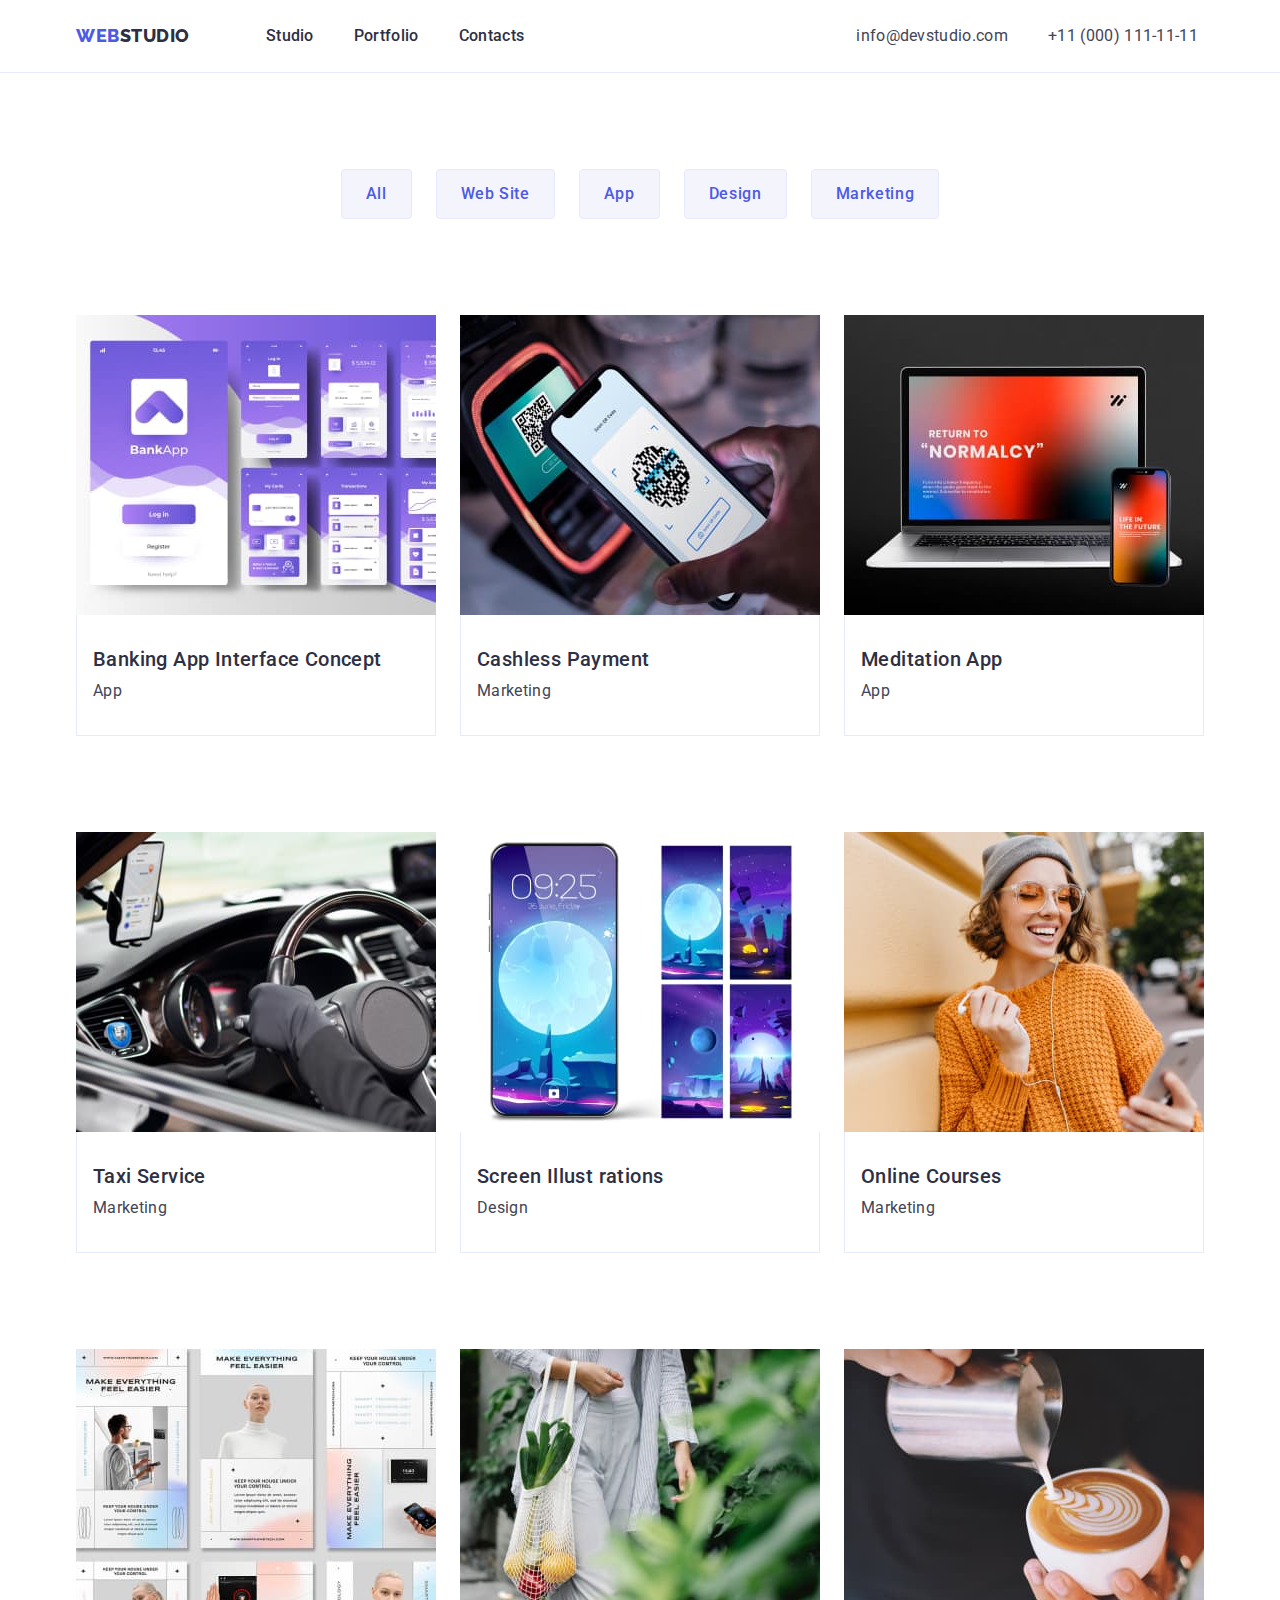
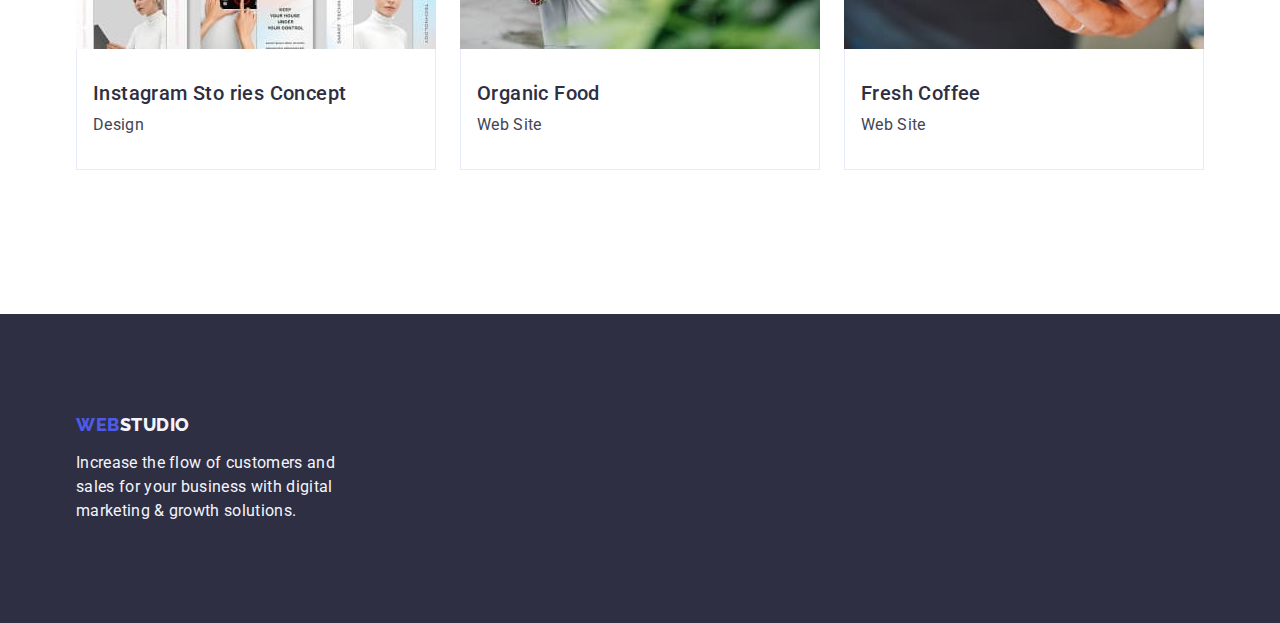
==== portfolio.html @ 830afe99 "new repo" ====
<!DOCTYPE html>
<html lang="en">

<head>
    <meta charset="UTF-8">
    <meta name="viewport" content="width=device-width, initial-scale=1.0">
    <title>Document</title>
    <link rel="stylesheet" href="https://cdnjs.cloudflare.com/ajax/libs/modern-normalize/1.0.0/modern-normalize.min.css">
    <link rel="preconnect" href="https://fonts.googleapis.com">
    <link rel="preconnect" href="https://fonts.gstatic.com" crossorigin>
    <link href="https://fonts.googleapis.com/css2?family=Raleway:wght@800&family=Roboto:wght@400;500;700;900&display=swap"
        rel="stylesheet">
    <link rel="stylesheet" href="./css/styles.css" />
</head>

<body class="body">
    <header class="header-one">
        <div class="head-container container">
            <nav class="nav">
                <a class="logo" href="./index.html">Web<span class="link">Studio</span></a>
                <ul class="address-list">
                    <li><a class="navigation link" href="./index.html">Studio</a></li>
                    <li><a class="navigation link" href="./portfolio.html">Portfolio</a></li>
                    <li><a class="navigation link" href="">Contacts</a></li>
                </ul>
            </nav>
            <address class="address">
                <ul class="address-list">
                    <li><a class="address-link link" href="mailto:info@devstudio.com">info@devstudio.com</a></li>
                    <li><a class="address-link link" href="tel:+110001111111">+11 (000) 111-11-11</a></li>
                </ul>
            </address>
        </div>
    </header>
    <main>
        <section class="portfolio-section">
            <div class="container">
                <h1 class="title visually-hidden">Our works</h1>
                <ul class="list button-list">
                    <li><button class="filter-button" type="button">All</button></li>
                    <li><button class="filter-button" type="button">Web Site</button></li>
                    <li><button class="filter-button" type="button">App</button></li>
                    <li><button class="filter-button" type="button">Design</button></li>
                    <li><button class="filter-button" type="button">Marketing</button></li>
                </ul>
                <ul class="list portfolio-list">
                    <li class="portfolio-elements">
                        <a class="link" href="">
                        <img class="img" src="./images/FEBankingApp.jpg" width="360" height="300" alt="Concept of banking app interface">
                        <div class="desc-portfolio-element">
                            <h2 class="works-header">Banking App Interface Concept</h2>
                            <p class="works-desc">App</p>
                        </div>
                        </a>
                    </li>
                    <li class="portfolio-elements"><a class="link" href="">
                        <img class="img" src="./images/cashlessPayment.jpg" width="360" height="300" alt="Payment with phone">
                        <div class="desc-portfolio-element">
                            <h2 class="works-header">Cashless Payment</h2>
                            <p class="works-desc">Marketing</p>
                        </div>
                        </a>
                    </li>
                    <li class="portfolio-elements"><a class="link" href="">
                        <img class="img" src="./images/mediationApp.jpg" width="360" height="300" alt="Laptop and phone with Mediation App">
                        <div class="desc-portfolio-element">
                            <h2 class="works-header">Meditation App</h2>
                            <p class="works-desc">App</p>
                        </div>
                        </a>
                    </li>
                    <li class="portfolio-elements"><a class="link" href="">
                        <img class="img" src="./images/taxiService.jpg" width="360" height="300" alt="Close-up of the car interior">
                        <div class="desc-portfolio-element">
                            <h2 class="works-header">Taxi Service</h2>
                            <p class="works-desc">Marketing</p>
                        </div>
                        </a>
                    </li>
                    <li class="portfolio-elements"><a class="link" href="">
                        <img class="img" src="./images/screenIllustration.jpg" width="360" height="300" alt="Various pictures on the phone display">
                        <div class="desc-portfolio-element">
                            <h2 class="works-header">Screen Illust  rations</h2>
                            <p class="works-desc">Design</p> 
                        </div>
                        </a>
                    </li>
                    <li class="portfolio-elements"><a class="link" href="">
                        <img class="img" src="./images/onlineCourse.jpg" width="360" height="300" alt="Girl in an orange sweater with a phone">
                        <div class="desc-portfolio-element">
                            <h2 class="works-header">Online Courses</h2>
                            <p class="works-desc">Marketing</p>
                        </div>
                        </a>
                    </li>
                    <li class="portfolio-elements"><a class="link" href="">
                        <img class="img" src="./images/storiesConcept.jpg" width="360" height="300" alt="Concept of instagram stories">
                        <div class="desc-portfolio-element">
                            <h2 class="works-header">Instagram Sto  ries Concept</h2>
                            <p class="works-desc">Design</p>
                        </div>
                        </a>
                    </li>
                    <li class="portfolio-elements"><a class="link" href="">
                        <img class="img" src="./images/organicFood.jpg" width="360" height="300" alt="Carrying a bag with vegetables">
                        <div class="desc-portfolio-element">
                            <h2 class="works-header">Organic Food</h2>
                            <p class="works-desc">Web Site</p>
                        </div>
                        </a>
                    </li>
                    <li class="portfolio-elements"><a class="link" href="">
                        <img class="img" src="./images/freshCoffee.jpg" width="360" height="300" alt="Cup with coffee and milk pattern">
                        <div class="desc-portfolio-element">
                            <h2 class="works-header">Fresh Coffee</h2>
                            <p class="works-desc">Web Site</p>
                        </div>
                        </a>
                    </li>
                </ul>
            </div>
        </section>
    </main>
    <footer class="foo-section">
        <div class="container">
            <a class="logo foo-block" href="./index.html">Web<span class="link-foo">Studio</span></a>
            <p class="paragraph-foo">Increase the flow of customers and sales for your business with digital marketing & growth solutions.</p>
        </div>
    </footer>
</body>

</html>
---- css/styles.css ----
:root {
    --iris: #4D5AE5;
    --ocean: #404BBF;
    --navy-blue: #2E2F42;
    --green: #31D0AA;
    --slate: #434455;
    --light-slate: #8E8F99;
    --cornflower: #E7E9FC;
    --cloud: #F4F4FD;
    --navy-blue-modal: #2E2F42;
    --grey: #2E2F42;
    --white: #FFFFFF;
    --dairy: #FCFCFC;
}

* {
    margin: 0;
    padding: 0;
}

.body {
    font-family: "Roboto", sans-serif;
    font-weight: 400;
    font-size: 16px;
    line-height: 24px;
    letter-spacing: 0.02em;
    color:#434455;
    background-color: #FFFFFF;
}

.container {
    width:1158px;
    padding-inline: 15px;
    margin-inline: auto;
}

.head-container {
    display: flex;
    gap:332px;
}

.container-title{
    display: block;
    justify-content: center;
    flex-wrap: wrap;
}

.section {
    padding-block: 120px;
}

.navigation {
    text-decoration: none;
    font-weight: 500;
    letter-spacing: 0.02em;
    color: #434455;
    font-size: 16px;
    line-height: 1.5;
}

.filter-button {
    font-family: inherit;
    cursor: pointer;
    color: var(--iris);
    background-color: var(--cloud);
    font-weight: 500;
    font-size: 16px;
    line-height: 1.5;
    letter-spacing: 0.04em;
    padding: 12px 24px;
    border: 1px solid #e7e9fc;
    border-radius: 4px;
}

.filter-button:hover,
.filter-button:focus {
    background-color: var(--ocean);
    color: var(--white);
    border: 1px solid transparent;
}

.link {
    color: #2E2F42;
    text-decoration: none;
    padding: 24px 0;
    display:inline-block;
}

.address-link {
    color: #434455;
    text-decoration: none;
    letter-spacing: 0.32px;
    line-height: 1.5;
}

.address-link:hover,
.address-link:focus {
    color: var(--ocean);
}

.foo-section {
    background-color: var(--navy-blue);
    color: var(--cloud);
    padding: 100px 0;
}

.logo {
    text-decoration: none;
    color: #4D5AE5;
    font-family: "Raleway", sans-serif;
    text-transform: uppercase;
    font-size: 18px;
    font-weight: 800;
    line-height: 1.17;
    letter-spacing: 0.03em;
    margin-right: 76px;
    display:inline-block;
}

.link:hover,
.link:focus {
    color:#404BBF;
}

.link-foo {
    color: var(--cloud);
}

.address-list {
    list-style: none;
    display:flex;
    gap: 40px;
    justify-content:flex-end;
}

.list {
    list-style:none;
    display:flex;
    gap: 24px;
}

.title {
    font-weight: bold;
    font-size: 56px;
    letter-spacing: 0.02em;
    line-height: 1.07;
    color: white;
    text-align: center;
    max-width: 496px;
    display: inline-flex;
    padding: 16px 32px;
    align-items: flex-start;
    gap: 10px;
    justify-content: center;
}

.title-section {
    background-color: var(--navy-blue);
    padding: 188px 0;
    justify-content: center;
}

.header-third {
    font-weight: 500;
    font-size: 20px;
    line-height: 120%;
    letter-spacing: 0.4px;
    color:#2E2F42;
    margin-bottom: 8px;
}

.desc-header-third {
    color: var(--slate);
    letter-spacing: 0.02em;
}

.btn {
    font-family: inherit;
    color: var(--white);
    background-color: var(--iris);
    cursor: pointer;
    font-weight: 500;
    font-size: 16px;
    line-height: 1.5;
    letter-spacing: 0.04em;
    display: inline-flex;
    padding: 16px 32px;
    align-items: flex-start;
    gap: 10px;
    min-width:169px;
    height:56px;
    border:none;
    border-radius:4px;
    justify-content: center;
}

.btn:hover,
.btn:focus {
    color: var(--white);
    background-color: var(--ocean);
    cursor: pointer;
}

.sec-header {
    font-size: 36px;
    font-weight: 700;
    line-height: 111.111%;
    letter-spacing: 0.72px;
    text-transform: capitalize;
    text-align: center;
    letter-spacing: 0.02em;
    color: #2E2F42;
    margin-bottom: 72px;
    display: block;
}

.address {
    font-style: normal;
    display:flex;
    justify-content: space-between;
}

.team-section {
    background-color: #F4F4FD;
}

.team-list {
    background-color: #FFFFFF;
    width:calc((100%-72px)/4);
    border-radius:0px 0px 4px 4px;
}

.paragraph-foo {
    line-height: 1.5;
    letter-spacing: 0.02em;
    display:block;
    width: 264px;
}

.works-header {
    font-weight: 500;
    font-size: 20px;
    line-height: 1.2;
    letter-spacing: 0.02em;
    color: #2E2F42;
    margin-bottom: 8px;
}

.works-desc {
    font-size: 16px;
    line-height: 1.5;
    letter-spacing: 0.02em;
    color:#434455;
}

.img {
    display: block;
}

.nav {
    display:flex;
    align-items: center;
}

.header-one {
    border-bottom: 1px solid #e7e9fc;
    display: flex;
}

.visually-hidden:not(:focus):not(:active) {
    position: absolute;
    width: 1px;
    height: 1px;
    margin: -1px;
    border: 0;
    padding: 0;
    white-space: nowrap;
    clip-path: inset(100%);
    clip: rect(0 0 0 0);
    overflow: hidden;
}

.values-list {
    width: calc((100% - 72px) / 4);
}

.team-container {
    padding: 32px 0px;
    text-align: center;
}

.foo-block {
    margin-bottom: 16px;
    display:inline-block;

}

.portfolio-section {
    padding:96px 0 120px 0;
}

.button-list {
    display:flex;
    justify-content: center;
    gap: 24px;
    margin-bottom: 72px;
}
.portfolio-list {
    flex-wrap: wrap;
    column-gap: 24px;
    row-gap: 48px;
}
.portfolio-elements {
    width: calc((100% - 48px) / 3);
}

.desc-portfolio-element {
    padding: 32px 16px;
    border: 1px solid #e7e9fc;
    border-top: none;
}

.img-elem {
    width: calc((100% - 48px) / 3);
}
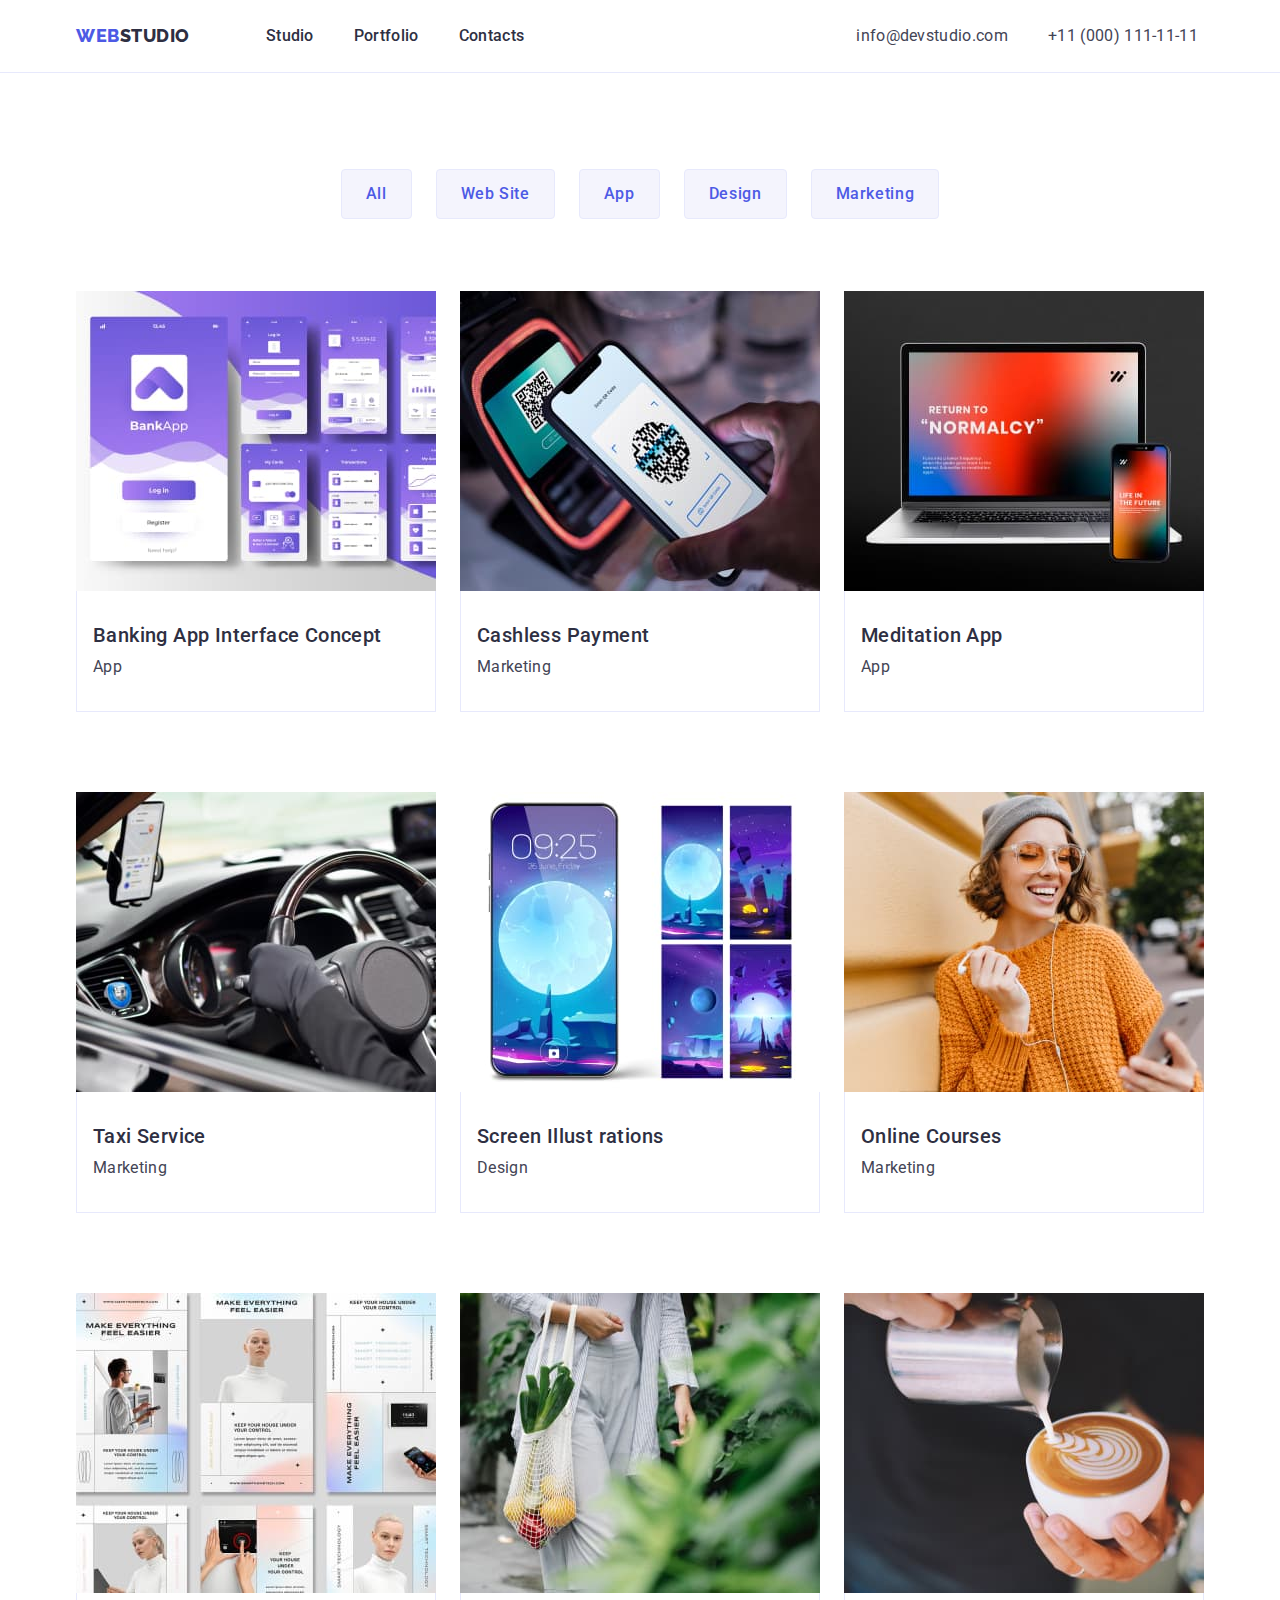
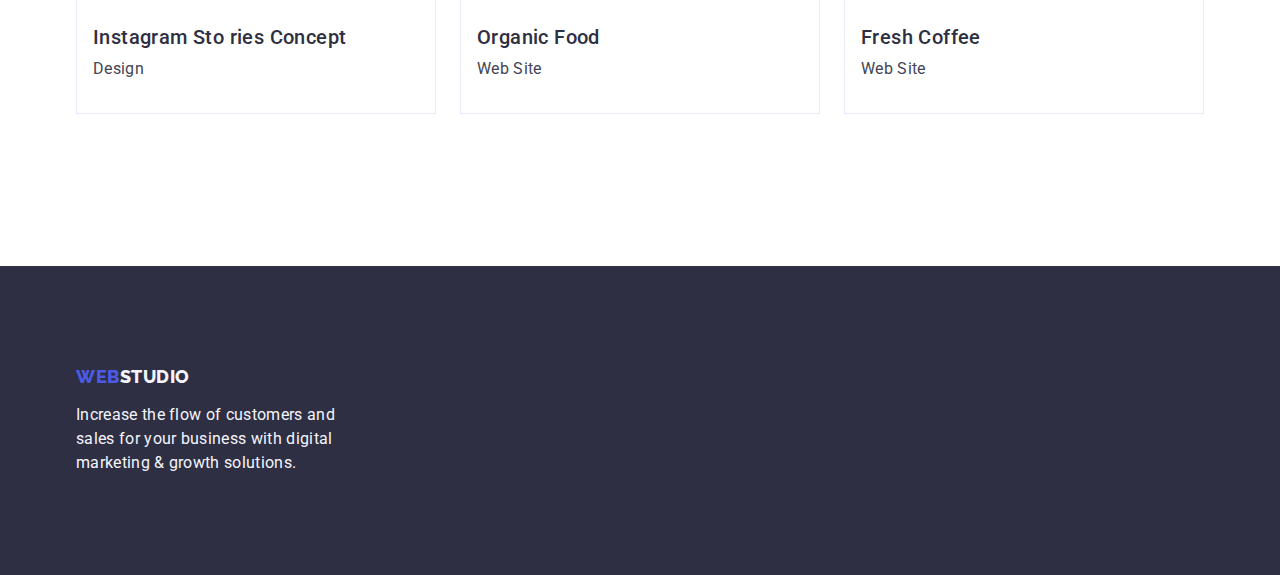
==== commit 5c5cadf9: "Recreating repo" ====
--- a/portfolio.html
+++ b/portfolio.html
@@ -45,7 +45,7 @@
                 </ul>
                 <ul class="list portfolio-list">
                     <li class="portfolio-elements">
-                        <a class="link" href="">
+                        <a class="link link-port" href="">
                         <img class="img" src="./images/FEBankingApp.jpg" width="360" height="300" alt="Concept of banking app interface">
                         <div class="desc-portfolio-element">
                             <h2 class="works-header">Banking App Interface Concept</h2>
@@ -53,7 +53,8 @@
                         </div>
                         </a>
                     </li>
-                    <li class="portfolio-elements"><a class="link" href="">
+                    <li class="portfolio-elements">
+                        <a class="link link-port" href="">
                         <img class="img" src="./images/cashlessPayment.jpg" width="360" height="300" alt="Payment with phone">
                         <div class="desc-portfolio-element">
                             <h2 class="works-header">Cashless Payment</h2>
@@ -61,7 +62,8 @@
                         </div>
                         </a>
                     </li>
-                    <li class="portfolio-elements"><a class="link" href="">
+                    <li class="portfolio-elements">
+                        <a class="link link-port" href="">
                         <img class="img" src="./images/mediationApp.jpg" width="360" height="300" alt="Laptop and phone with Mediation App">
                         <div class="desc-portfolio-element">
                             <h2 class="works-header">Meditation App</h2>
@@ -69,7 +71,8 @@
                         </div>
                         </a>
                     </li>
-                    <li class="portfolio-elements"><a class="link" href="">
+                    <li class="portfolio-elements">
+                        <a class="link link-port" href="">
                         <img class="img" src="./images/taxiService.jpg" width="360" height="300" alt="Close-up of the car interior">
                         <div class="desc-portfolio-element">
                             <h2 class="works-header">Taxi Service</h2>
@@ -77,7 +80,8 @@
                         </div>
                         </a>
                     </li>
-                    <li class="portfolio-elements"><a class="link" href="">
+                    <li class="portfolio-elements">
+                        <a class="link link-port" href="">
                         <img class="img" src="./images/screenIllustration.jpg" width="360" height="300" alt="Various pictures on the phone display">
                         <div class="desc-portfolio-element">
                             <h2 class="works-header">Screen Illust  rations</h2>
@@ -85,7 +89,8 @@
                         </div>
                         </a>
                     </li>
-                    <li class="portfolio-elements"><a class="link" href="">
+                    <li class="portfolio-elements">
+                        <a class="link link-port" href="">
                         <img class="img" src="./images/onlineCourse.jpg" width="360" height="300" alt="Girl in an orange sweater with a phone">
                         <div class="desc-portfolio-element">
                             <h2 class="works-header">Online Courses</h2>
@@ -93,7 +98,8 @@
                         </div>
                         </a>
                     </li>
-                    <li class="portfolio-elements"><a class="link" href="">
+                    <li class="portfolio-elements">
+                        <a class="link link-port" href="">
                         <img class="img" src="./images/storiesConcept.jpg" width="360" height="300" alt="Concept of instagram stories">
                         <div class="desc-portfolio-element">
                             <h2 class="works-header">Instagram Sto  ries Concept</h2>
@@ -101,7 +107,8 @@
                         </div>
                         </a>
                     </li>
-                    <li class="portfolio-elements"><a class="link" href="">
+                    <li class="portfolio-elements">
+                        <a class="link link-port" href="">
                         <img class="img" src="./images/organicFood.jpg" width="360" height="300" alt="Carrying a bag with vegetables">
                         <div class="desc-portfolio-element">
                             <h2 class="works-header">Organic Food</h2>
@@ -109,7 +116,8 @@
                         </div>
                         </a>
                     </li>
-                    <li class="portfolio-elements"><a class="link" href="">
+                    <li class="portfolio-elements">
+                        <a class="link link-port" href="">
                         <img class="img" src="./images/freshCoffee.jpg" width="360" height="300" alt="Cup with coffee and milk pattern">
                         <div class="desc-portfolio-element">
                             <h2 class="works-header">Fresh Coffee</h2>
--- a/css/styles.css
+++ b/css/styles.css
@@ -40,9 +40,11 @@
 }
 
 .container-title{
-    display: block;
+    display: flex;
     justify-content: center;
-    flex-wrap: wrap;
+    flex-direction: column;
+    align-items: center;
+    gap:48px;
 }
 
 .section {
@@ -84,6 +86,10 @@
     text-decoration: none;
     padding: 24px 0;
     display:inline-block;
+}
+
+.link-port {
+    padding: 0 0 32px 0;
 }
 
 .address-link {
@@ -147,11 +153,6 @@
     color: white;
     text-align: center;
     max-width: 496px;
-    display: inline-flex;
-    padding: 16px 32px;
-    align-items: flex-start;
-    gap: 10px;
-    justify-content: center;
 }
 
 .title-section {
@@ -183,7 +184,7 @@
     font-size: 16px;
     line-height: 1.5;
     letter-spacing: 0.04em;
-    display: inline-flex;
+    display: block;
     padding: 16px 32px;
     align-items: flex-start;
     gap: 10px;
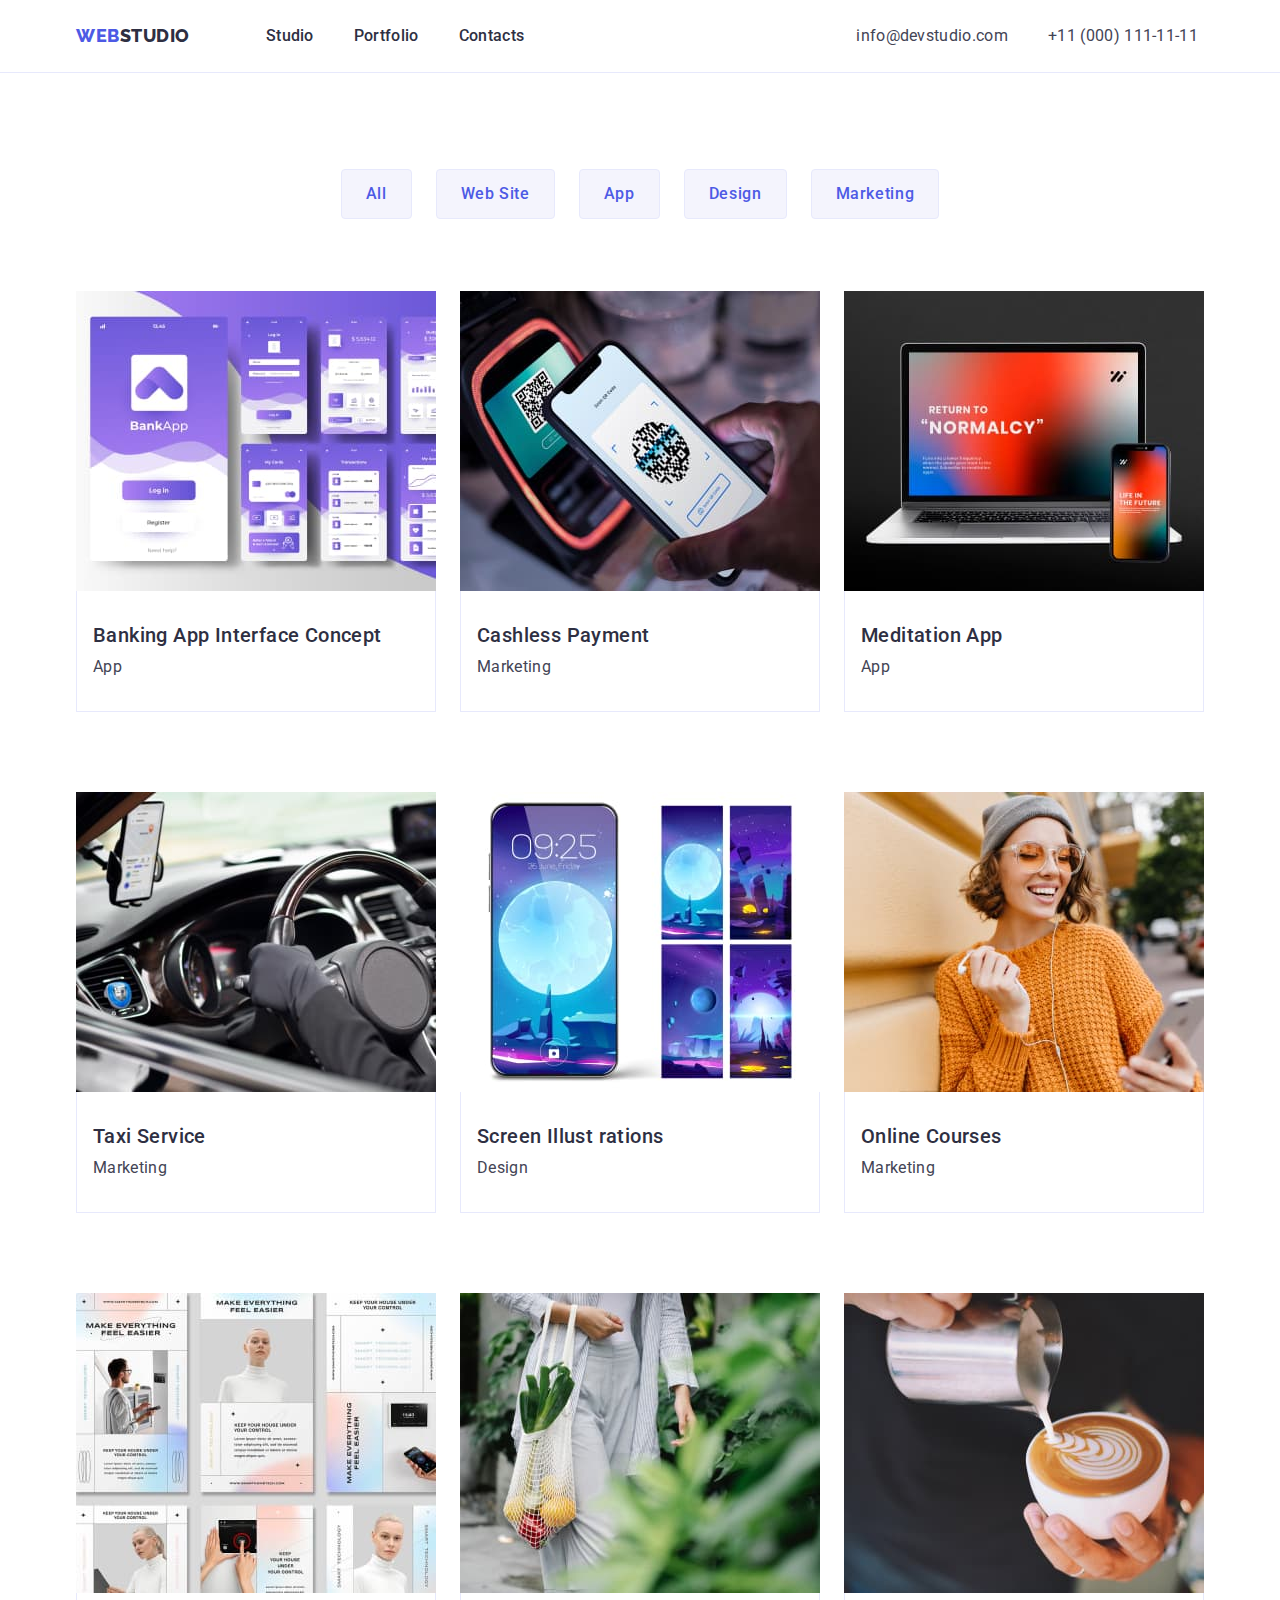
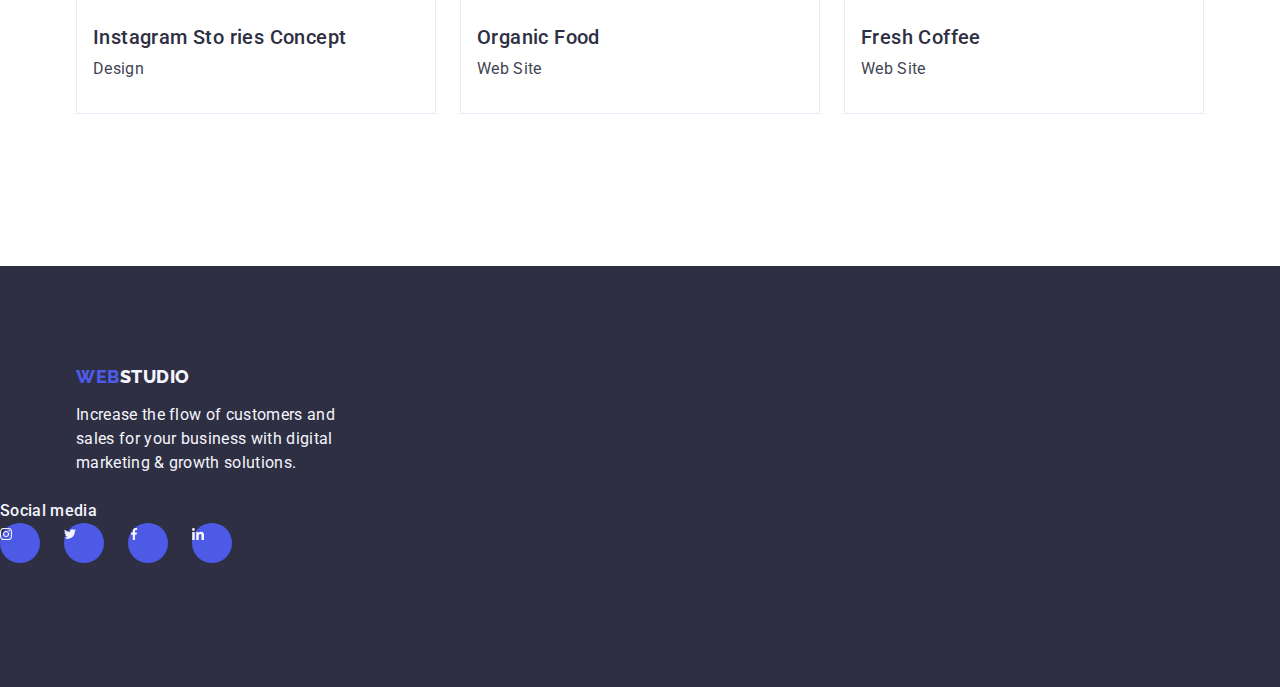
==== commit a735fd18: "Update 23.10" ====
--- a/portfolio.html
+++ b/portfolio.html
@@ -132,7 +132,41 @@
     <footer class="foo-section">
         <div class="container">
             <a class="logo foo-block" href="./index.html">Web<span class="link-foo">Studio</span></a>
-            <p class="paragraph-foo">Increase the flow of customers and sales for your business with digital marketing & growth solutions.</p>
+            <p class="paragraph-foo">Increase the flow of customers and sales for your business with digital marketing &
+                growth solutions.</p>
+        </div>
+        <div class="container foo-socials">
+            <h4>Social media</h4>
+            <ul class="list">
+                <li class="social-item">
+                    <a class="team-links" href="#">
+                        <svg>
+                            <use href="./images/icons.svg#icon-instagram-2"></use>
+                        </svg>
+                    </a>
+                </li>
+                <li class="social-item">
+                    <a class="team-links" href="#">
+                        <svg>
+                            <use href="./images/icons.svg#icon-twitter-1"></use>
+                        </svg>
+                    </a>
+                </li>
+                <li class="social-item">
+                    <a class="team-links" href="#">
+                        <svg>
+                            <use href="./images/icons.svg#icon-facebook-1"></use>
+                        </svg>
+                    </a>
+                </li>
+                <li class="social-item">
+                    <a class="team-links" href="#">
+                        <svg>
+                            <use href="./images/icons.svg#icon-linkedin-1"></use>
+                        </svg>
+                    </a>
+                </li>
+            </ul>
         </div>
     </footer>
 </body>
--- a/css/styles.css
+++ b/css/styles.css
@@ -9,6 +9,7 @@
     --cloud: #F4F4FD;
     --navy-blue-modal: #2E2F42;
     --grey: #2E2F42;
+    --grey-translucent: rgba(46, 47, 66, 0.7);
     --white: #FFFFFF;
     --dairy: #FCFCFC;
 }
@@ -159,6 +160,9 @@
     background-color: var(--navy-blue);
     padding: 188px 0;
     justify-content: center;
+    background-image: linear-gradient(var(--grey-translucent)), url(../images/peopleOffice.jpg);
+    background-size: cover;
+    flex-shrink: 0;
 }
 
 .header-third {
@@ -323,4 +327,78 @@
 
 .img-elem {
     width: calc((100% - 48px) / 3);
+}
+
+.values-item {
+    box-sizing: border-box;
+    display:inline;
+    width: 264px;
+    height: 112px;
+    align-items: center;
+    justify-content: center;
+    background-color: var(--cloud);
+    border-radius: 4px;
+    gap:24px;
+}
+
+.values-icon {
+    display:block;
+    width: 64px;
+    height: 64px;
+
+}
+
+.social-item {
+    display:inline;
+}
+
+.team-links {
+    display:block;
+    width: 40px;
+    height: 40px;
+    align-items: center;
+    justify-content: center;
+    box-sizing: border-box;
+    color: var(--cloud);
+    background-color: var(--iris);
+    border-radius:50%;
+    gap: 24px;
+}
+
+.team-links > svg {
+    width: 12px;
+    height: 12px;
+    justify-content: center;
+    align-items: center;
+}
+
+.foo-socials {
+    display:inline;
+
+}
+
+.foo-socials > h4 {
+    display:block;
+    font-size: 16px;
+    letter-spacing: 0.32px;
+    font-weight: 500;
+}
+
+.foo-socials > ul > li {
+    display:inline-flex;
+    align-items: flex-start;
+    gap:16px;
+}
+
+.custom-list > li > svg {
+    display:block;
+    width: 168px;
+    height: 88px;
+    align-items: center;
+    justify-content: center;
+    box-sizing: border-box;
+    flex-shrink: 0;
+    border-radius: 4px;
+    border: 1px solid #8E8F99;
+    gap:24px;
 }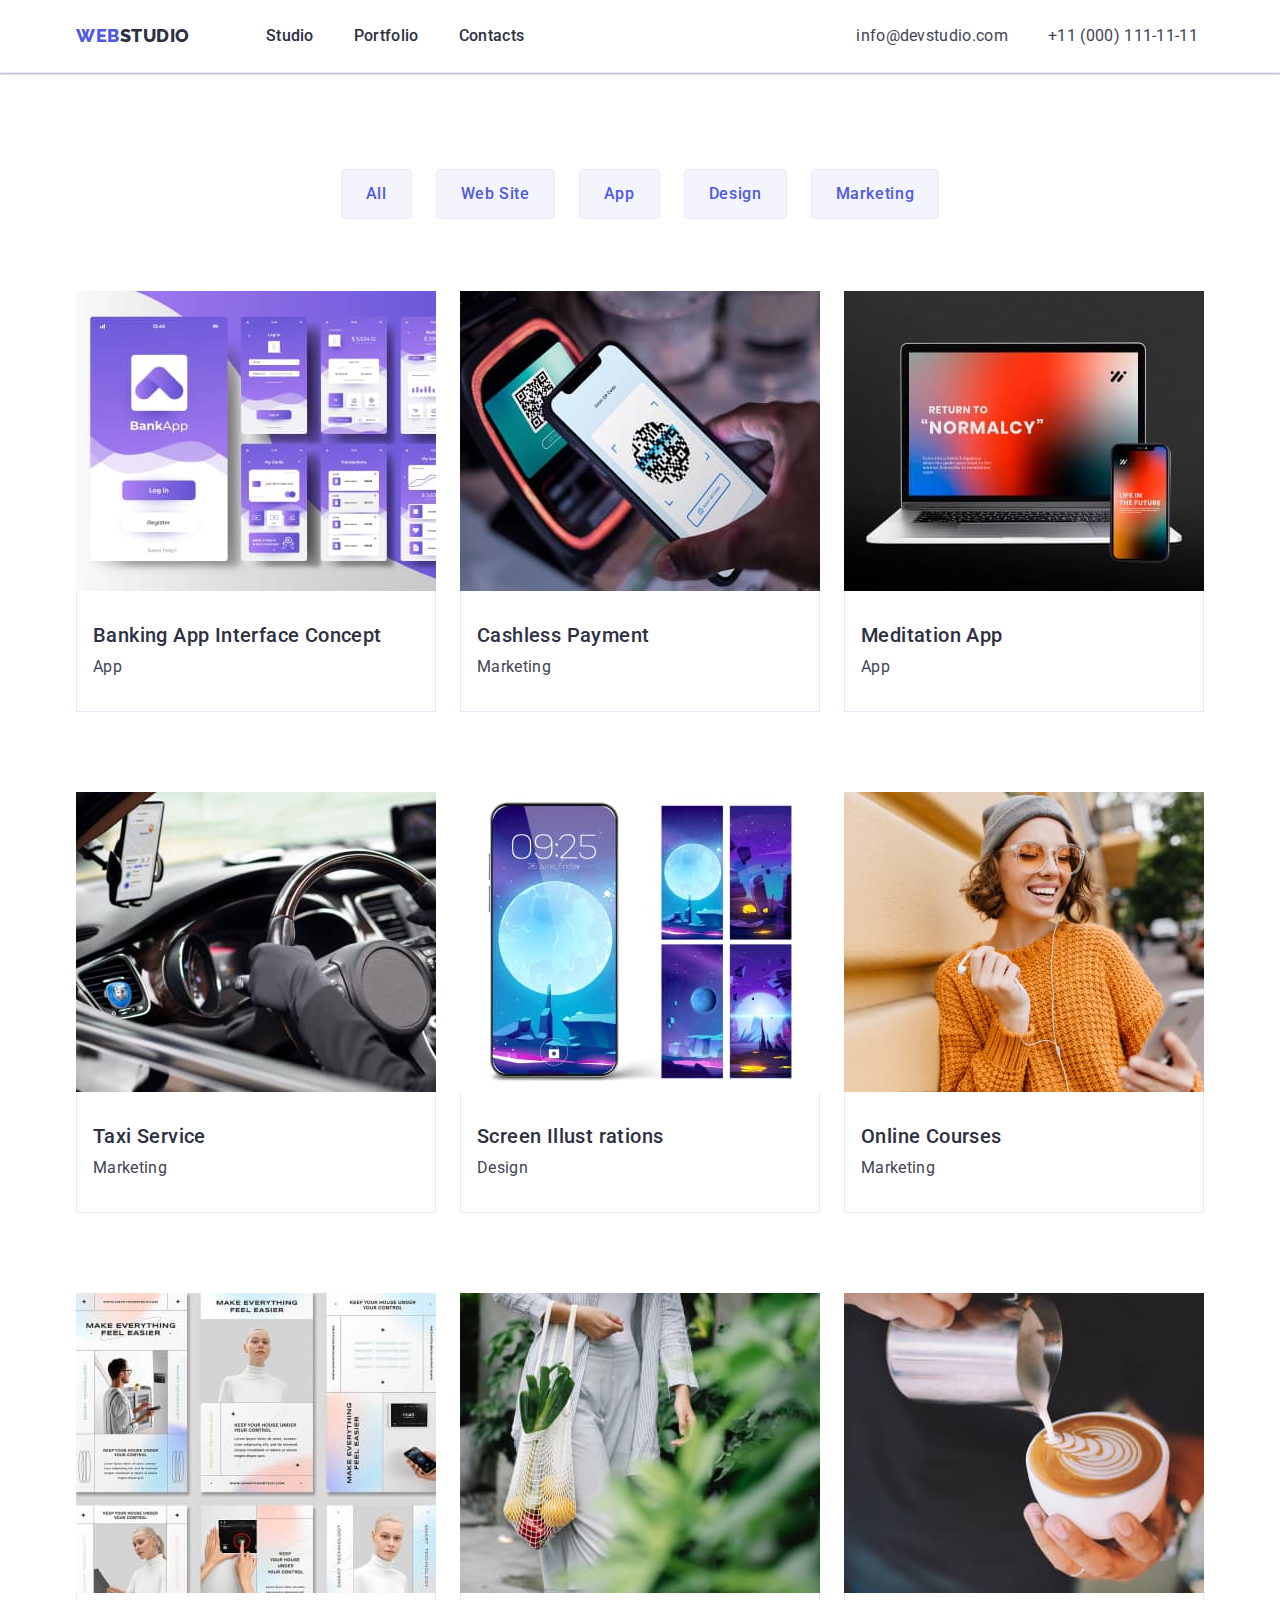
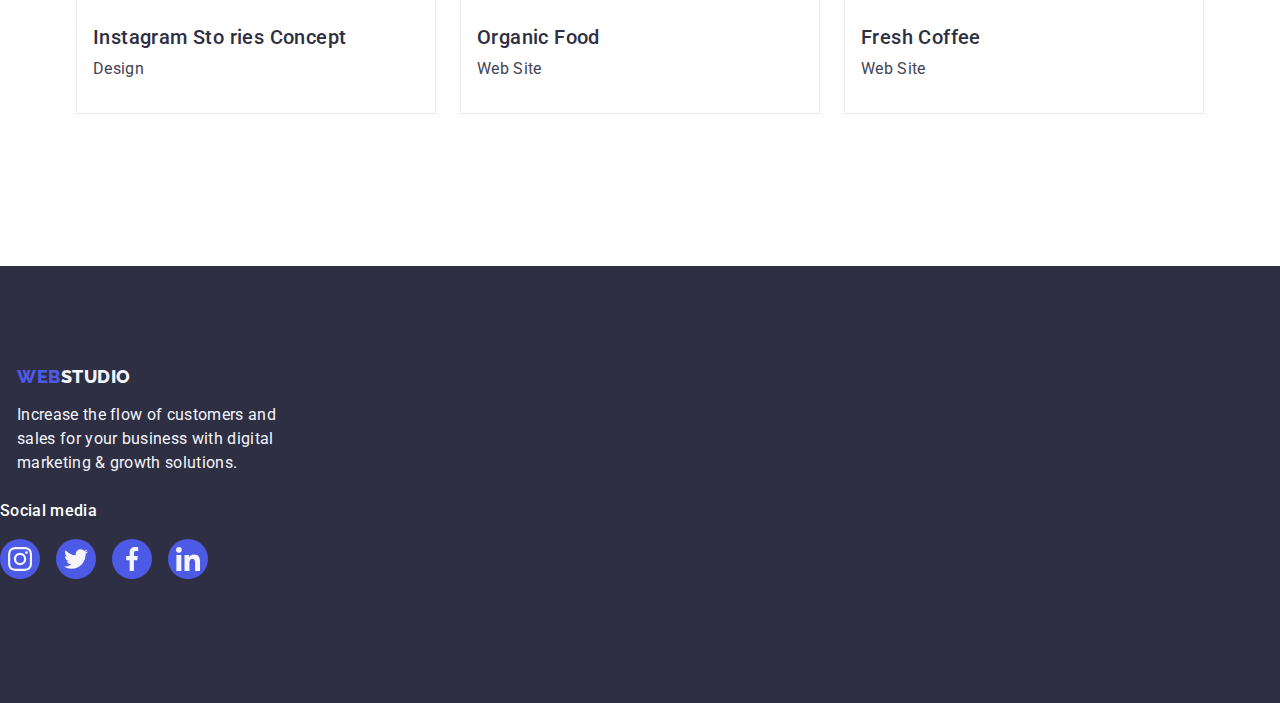
==== commit 23721e07: "Update 24.10" ====
--- a/portfolio.html
+++ b/portfolio.html
@@ -130,38 +130,38 @@
         </section>
     </main>
     <footer class="foo-section">
-        <div class="container">
+        <div class="container foo-container">
             <a class="logo foo-block" href="./index.html">Web<span class="link-foo">Studio</span></a>
             <p class="paragraph-foo">Increase the flow of customers and sales for your business with digital marketing &
                 growth solutions.</p>
         </div>
         <div class="container foo-socials">
-            <h4>Social media</h4>
-            <ul class="list">
+            <p class="social-media">Social media</p>
+            <ul class="list foo-social-list">
                 <li class="social-item">
                     <a class="team-links" href="#">
-                        <svg>
+                        <svg class="foo-icon" width="24" height="24">
                             <use href="./images/icons.svg#icon-instagram-2"></use>
                         </svg>
                     </a>
                 </li>
                 <li class="social-item">
                     <a class="team-links" href="#">
-                        <svg>
+                        <svg class="foo-icon" width="24" height="24">
                             <use href="./images/icons.svg#icon-twitter-1"></use>
                         </svg>
                     </a>
                 </li>
                 <li class="social-item">
                     <a class="team-links" href="#">
-                        <svg>
+                        <svg class="foo-icon" width="24" height="24">
                             <use href="./images/icons.svg#icon-facebook-1"></use>
                         </svg>
                     </a>
                 </li>
                 <li class="social-item">
                     <a class="team-links" href="#">
-                        <svg>
+                        <svg class="foo-icon" width="24" height="24">
                             <use href="./images/icons.svg#icon-linkedin-1"></use>
                         </svg>
                     </a>
--- a/css/styles.css
+++ b/css/styles.css
@@ -80,6 +80,7 @@
     background-color: var(--ocean);
     color: var(--white);
     border: 1px solid transparent;
+    box-shadow: 0px 3px 1px 0px rgba(0, 0, 0, 0.1), 0px 2px 1px rgba(0, 0, 0, 0.08), 0px 2px 2px rgba(0, 0, 0, 0.12);
 }
 
 .link {
@@ -91,6 +92,12 @@
 
 .link-port {
     padding: 0 0 32px 0;
+    display:block;
+}
+
+.link-port:hover,
+.link-port:focus {
+    box-shadow: 0px 1px 6px rgba(46, 47, 66, 0.08), 0px 1px 1px rbga(46, 47, 66, 0.16), 0px 2px 1px rgba(46, 47, 66, 0.08);
 }
 
 .address-link {
@@ -160,9 +167,12 @@
     background-color: var(--navy-blue);
     padding: 188px 0;
     justify-content: center;
-    background-image: linear-gradient(var(--grey-translucent)), url(../images/peopleOffice.jpg);
+    background-image: linear-gradient(rgba(46, 47, 66, 0.7), rgba(46, 47, 66, 0.7)), url(../images/peopleOffice.jpg);
     background-size: cover;
     flex-shrink: 0;
+    max-width: 1440px;
+    background-repeat: no-repeat;
+    background-position: center;
 }
 
 .header-third {
@@ -260,6 +270,7 @@
 
 .img {
     display: block;
+    gap:32px;
 }
 
 .nav {
@@ -270,6 +281,7 @@
 .header-one {
     border-bottom: 1px solid #e7e9fc;
     display: flex;
+    box-shadow: 0px 2px 1px rgba(46, 47, 66, 0.08), 0px 1px 1px rgba(46, 47, 66, 0.16), 0px 1px 6px rgba(46, 47, 66, 0.08);
 }
 
 .visually-hidden:not(:focus):not(:active) {
@@ -290,8 +302,17 @@
 }
 
 .team-container {
+    width: 100%;
     padding: 32px 0px;
     text-align: center;
+    border-radius: 0px 0px 4px 4px;
+    background-color: var(--white);
+    box-shadow: 0px 1px 6px rgba(46, 47, 66, 0.08), 0px 1px 1px rgba(46, 47, 66, 0.16), 0px 2px 1px rgba(46, 47, 66, 0.08);
+    display: inline-flex;
+    padding-bottom: 0px;
+    flex-direction: column;
+    justify-content: center;
+    align-items: center;
 }
 
 .foo-block {
@@ -317,6 +338,12 @@
 }
 .portfolio-elements {
     width: calc((100% - 48px) / 3);
+    background-color: var(--white);
+}
+
+.portfolio-elements:hover,
+.portfolio-elements:focus {
+    box-shadow: 0px 2px 1px 0px rgba(46, 47, 66, 0.08), 0px 1px 1px 0px rgba(46, 47, 66, 0.16), 0px 1px 6px 0px rgba(46, 47, 66, 0.08);
 }
 
 .desc-portfolio-element {
@@ -330,8 +357,7 @@
 }
 
 .values-item {
-    box-sizing: border-box;
-    display:inline;
+    display:flex;
     width: 264px;
     height: 112px;
     align-items: center;
@@ -339,10 +365,10 @@
     background-color: var(--cloud);
     border-radius: 4px;
     gap:24px;
+    margin-bottom: 8px;
 }
 
 .values-icon {
-    display:block;
     width: 64px;
     height: 64px;
 
@@ -350,26 +376,33 @@
 
 .social-item {
     display:inline;
+    height: 40px;
+    width: 40px;
 }
 
 .team-links {
-    display:block;
-    width: 40px;
-    height: 40px;
-    align-items: center;
-    justify-content: center;
-    box-sizing: border-box;
+    display:flex;
+    width: 100%;
+    height: 100%;
+    align-items: center;
+    justify-content: center;
     color: var(--cloud);
     background-color: var(--iris);
     border-radius:50%;
     gap: 24px;
 }
 
-.team-links > svg {
-    width: 12px;
-    height: 12px;
-    justify-content: center;
-    align-items: center;
+.team-links:hover,
+.team-links:focus {
+    background-color: #31d0aa;
+}
+
+.social-links {
+    width: 16px;
+    height: 16px;
+    justify-content: center;
+    align-items: center;
+    fill: #f4f4fd;
 }
 
 .foo-socials {
@@ -377,23 +410,10 @@
 
 }
 
-.foo-socials > h4 {
+.custom-item {
     display:block;
-    font-size: 16px;
-    letter-spacing: 0.32px;
-    font-weight: 500;
-}
-
-.foo-socials > ul > li {
-    display:inline-flex;
-    align-items: flex-start;
-    gap:16px;
-}
-
-.custom-list > li > svg {
-    display:block;
-    width: 168px;
-    height: 88px;
+    width: 104px;
+    height: 56px;
     align-items: center;
     justify-content: center;
     box-sizing: border-box;
@@ -401,4 +421,49 @@
     border-radius: 4px;
     border: 1px solid #8E8F99;
     gap:24px;
+    fill:currentColor;
+}
+
+.team-social-list {
+    justify-content: center;
+}
+
+.custom-link {
+    width: 100%;
+    height: 100%;
+    border: 1px solid #8e8f99;
+    border-radius: 4px;
+    display:flex;
+    align-items: center;
+    justify-content: center;
+    color: #8e8f99;
+}
+
+.custom-link:hover,
+.custom-link:focus {
+    border-color: #404bbf;
+    color: #404bbf;
+
+}
+
+.foo-container {
+    margin-right: 120px
+}
+
+.social-media {
+    font-weight: 500;
+    font-size:16px;
+    line-height: 1.5;
+    letter-spacing: 0.02em;
+    color: #ffffff;
+    margin-bottom:16px;
+}
+
+.foo-social-list {
+    display:flex;
+    gap:16px;
+}
+
+.foo-icon {
+    fill: #f4f4fd;
 }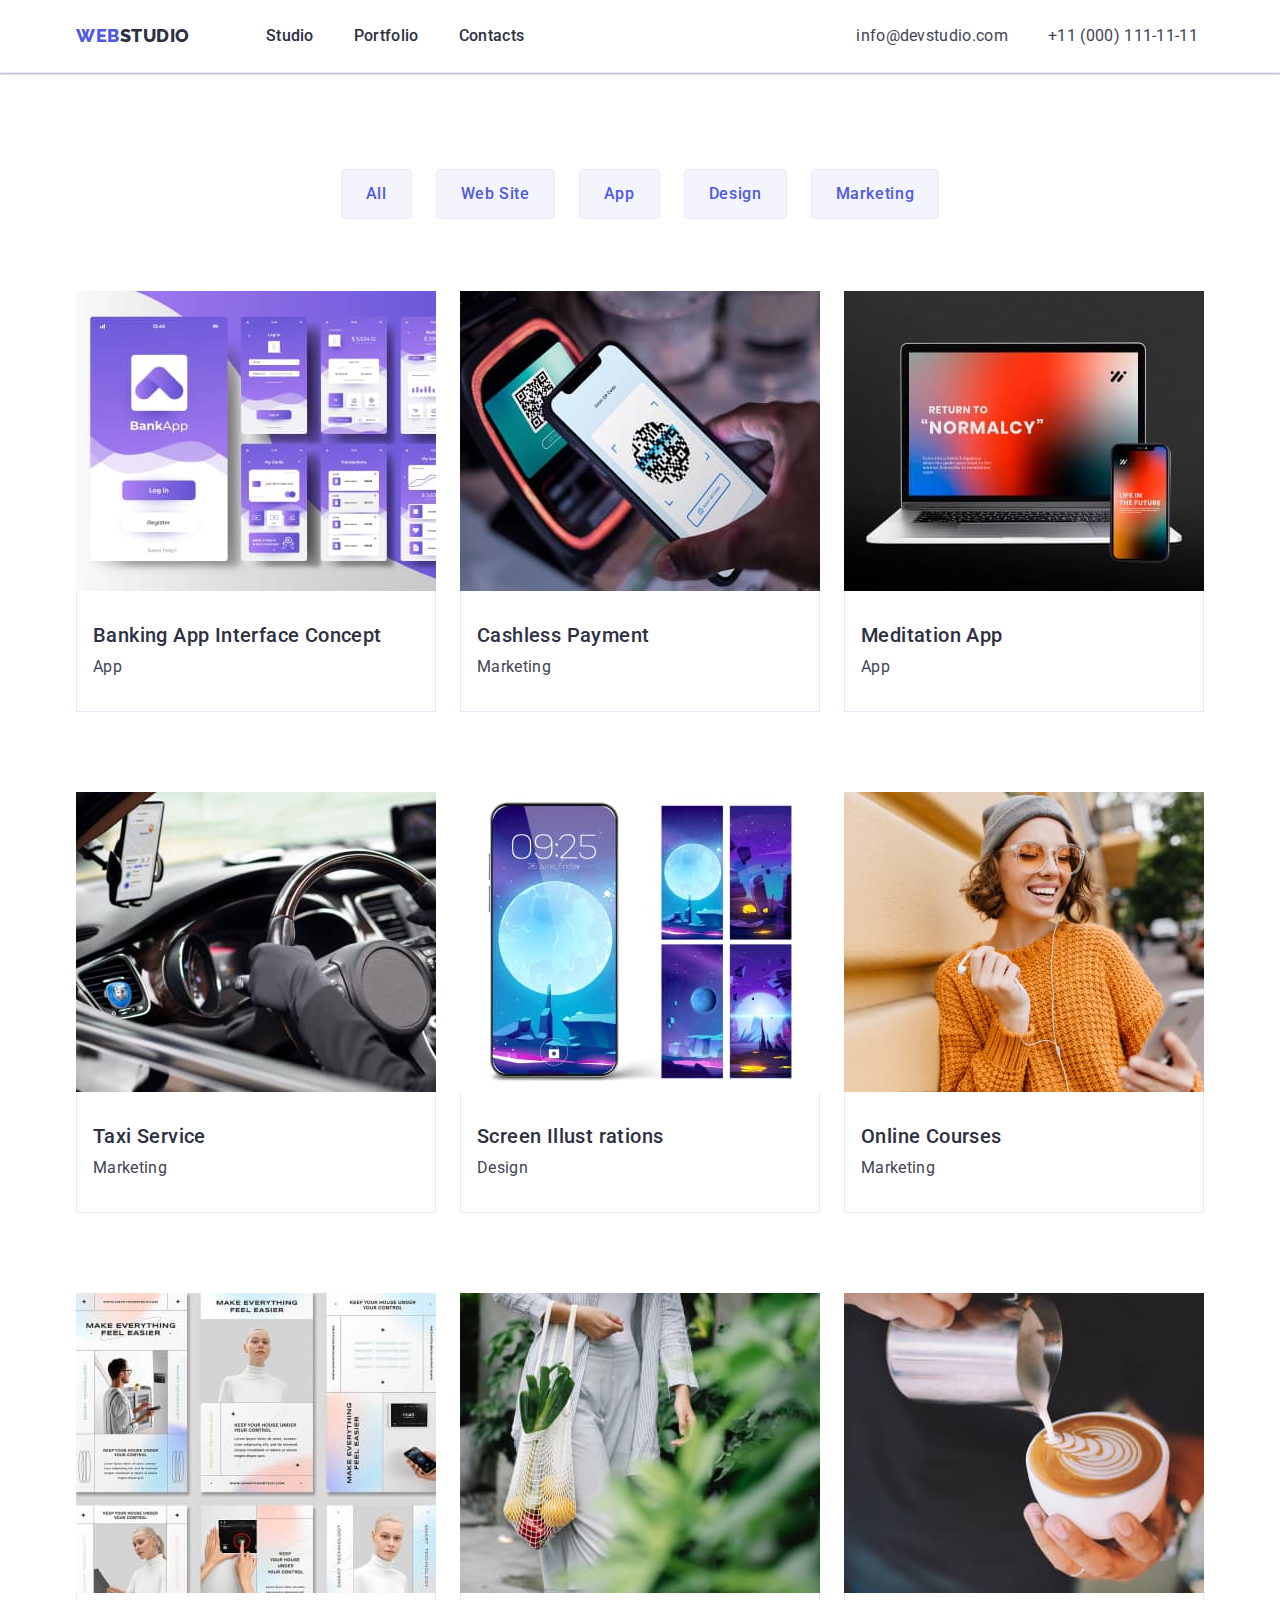
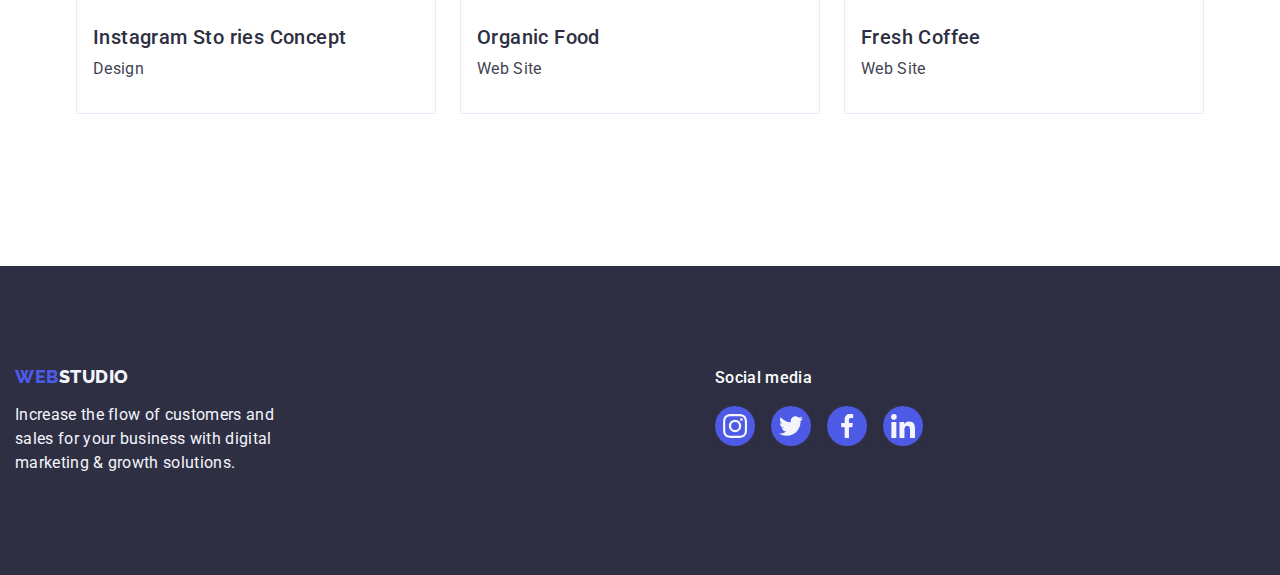
==== commit 35d465eb: "Update 24.10" ====
--- a/portfolio.html
+++ b/portfolio.html
@@ -130,43 +130,45 @@
         </section>
     </main>
     <footer class="foo-section">
-        <div class="container foo-container">
-            <a class="logo foo-block" href="./index.html">Web<span class="link-foo">Studio</span></a>
-            <p class="paragraph-foo">Increase the flow of customers and sales for your business with digital marketing &
+        <div class="foo-all">
+            <div class="container foo-container">
+                <a class="logo foo-block" href="./index.html">Web<span class="link-foo">Studio</span></a>
+                <p class="paragraph-foo">Increase the flow of customers and sales for your business with digital marketing &
                 growth solutions.</p>
-        </div>
-        <div class="container foo-socials">
-            <p class="social-media">Social media</p>
-            <ul class="list foo-social-list">
-                <li class="social-item">
-                    <a class="team-links" href="#">
-                        <svg class="foo-icon" width="24" height="24">
-                            <use href="./images/icons.svg#icon-instagram-2"></use>
-                        </svg>
-                    </a>
-                </li>
-                <li class="social-item">
-                    <a class="team-links" href="#">
-                        <svg class="foo-icon" width="24" height="24">
-                            <use href="./images/icons.svg#icon-twitter-1"></use>
-                        </svg>
-                    </a>
-                </li>
-                <li class="social-item">
-                    <a class="team-links" href="#">
-                        <svg class="foo-icon" width="24" height="24">
-                            <use href="./images/icons.svg#icon-facebook-1"></use>
-                        </svg>
-                    </a>
-                </li>
-                <li class="social-item">
-                    <a class="team-links" href="#">
-                        <svg class="foo-icon" width="24" height="24">
-                            <use href="./images/icons.svg#icon-linkedin-1"></use>
-                        </svg>
-                    </a>
-                </li>
-            </ul>
+            </div>
+            <div class="container foo-socials">
+                <p class="social-media">Social media</p>
+                <ul class="list foo-social-list">
+                    <li class="social-item">
+                        <a class="team-links" href="#">
+                            <svg class="foo-icon" width="24" height="24">
+                                <use href="./images/icons.svg#icon-instagram-2"></use>
+                            </svg>
+                        </a>
+                    </li>
+                    <li class="social-item">
+                        <a class="team-links" href="#">
+                            <svg class="foo-icon" width="24" height="24">
+                                <use href="./images/icons.svg#icon-twitter-1"></use>
+                            </svg>
+                        </a>
+                    </li>
+                    <li class="social-item">
+                        <a class="team-links" href="#">
+                            <svg class="foo-icon" width="24" height="24">
+                                <use href="./images/icons.svg#icon-facebook-1"></use>
+                            </svg>
+                        </a>
+                    </li>
+                    <li class="social-item">
+                        <a class="team-links" href="#">
+                            <svg class="foo-icon" width="24" height="24">
+                                <use href="./images/icons.svg#icon-linkedin-1"></use>
+                            </svg>
+                        </a>
+                    </li>
+                </ul>
+            </div>
         </div>
     </footer>
 </body>
--- a/css/styles.css
+++ b/css/styles.css
@@ -97,7 +97,7 @@
 
 .link-port:hover,
 .link-port:focus {
-    box-shadow: 0px 1px 6px rgba(46, 47, 66, 0.08), 0px 1px 1px rbga(46, 47, 66, 0.16), 0px 2px 1px rgba(46, 47, 66, 0.08);
+    box-shadow: 0px 1px 6px rgba(46, 47, 66, 0.08), 0px 1px 1px rgba(46, 47, 66, 0.16), 0px 2px 1px rgba(0, 0, 0, 0.08);
 }
 
 .address-link {
@@ -368,16 +368,11 @@
     margin-bottom: 8px;
 }
 
-.values-icon {
-    width: 64px;
-    height: 64px;
-
-}
-
 .social-item {
     display:inline;
     height: 40px;
     width: 40px;
+    box-shadow: 0px 1px 6px rgba(46, 47, 66, 0.08), 0px 1px 1px rgba(46, 47, 66, 0.16), 0px 2px 1px rgba(46, 47, 66, 0.08);
 }
 
 .team-links {
@@ -394,7 +389,7 @@
 
 .team-links:hover,
 .team-links:focus {
-    background-color: #31d0aa;
+    background-color: #404bbf;
 }
 
 .social-links {
@@ -466,4 +461,14 @@
 
 .foo-icon {
     fill: #f4f4fd;
+}
+
+.custom-elem {
+    width: calc((100% - 120px) / 6);
+    height: 88px;
+}
+
+.foo-all {
+    display:flex;
+    align-items: baseline;
 }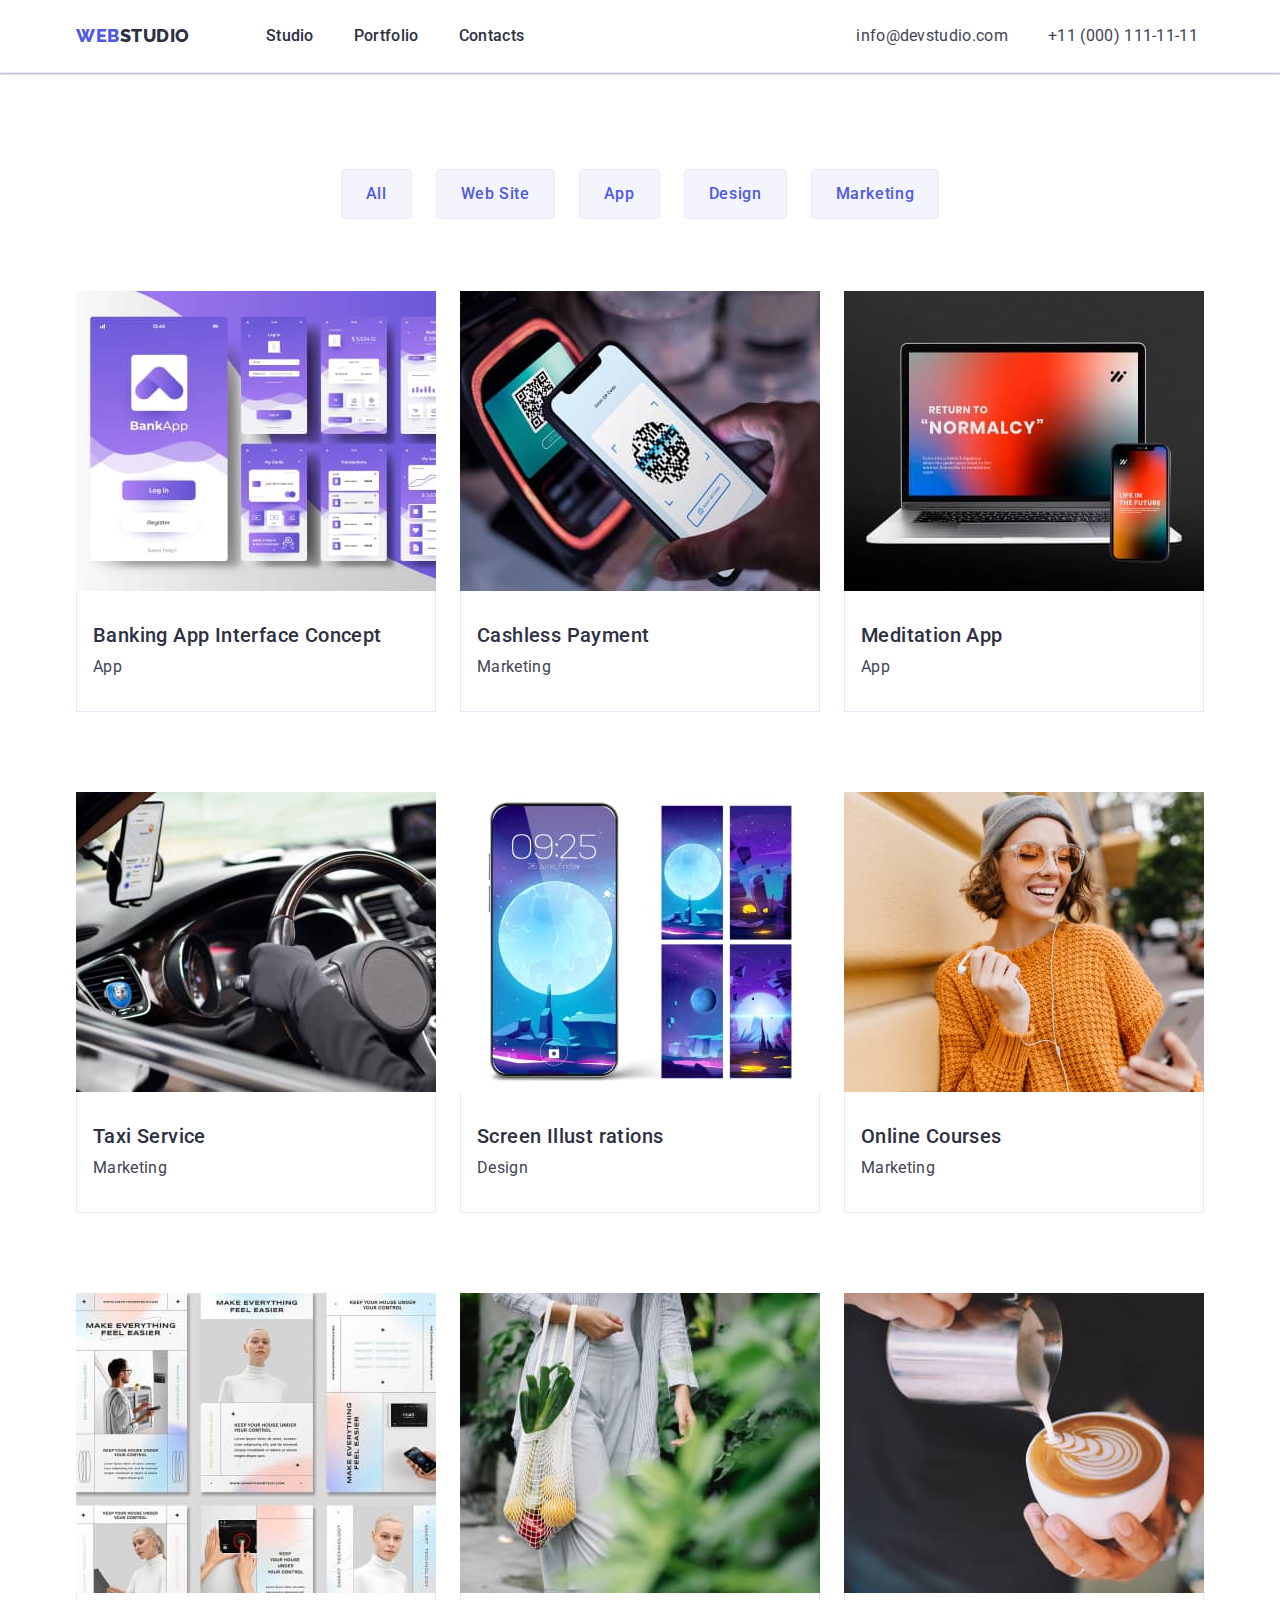
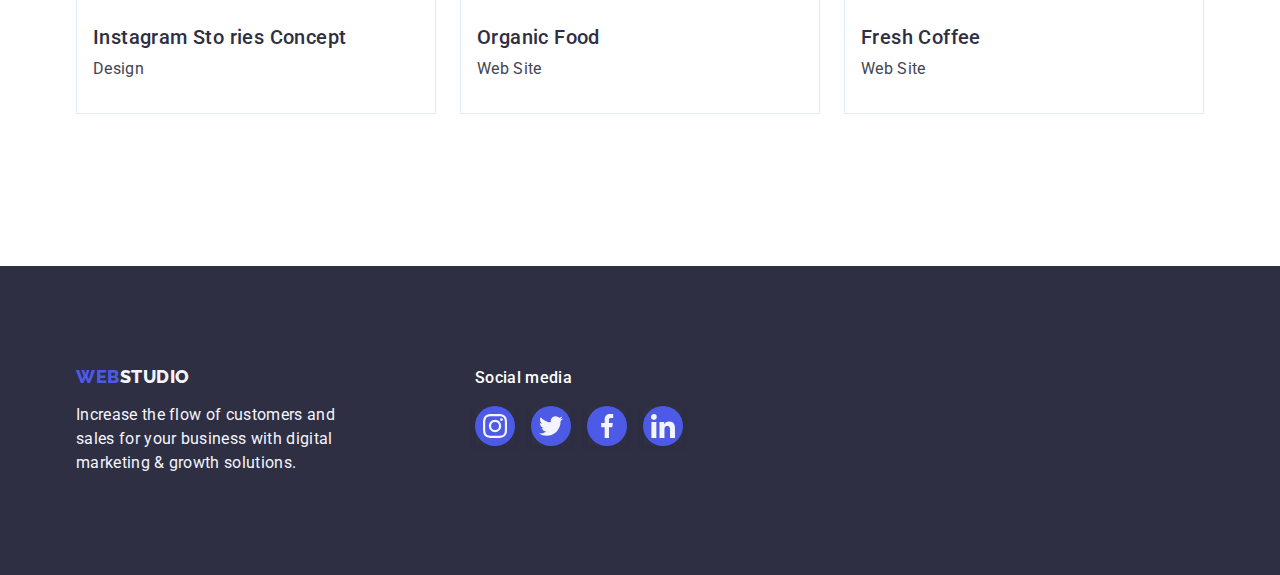
==== commit 25e65f59: "Update 24.10" ====
--- a/portfolio.html
+++ b/portfolio.html
@@ -130,8 +130,8 @@
         </section>
     </main>
     <footer class="foo-section">
-        <div class="foo-all">
-            <div class="container foo-container">
+        <div class="container foo-all">
+            <div class="foo-container">
                 <a class="logo foo-block" href="./index.html">Web<span class="link-foo">Studio</span></a>
                 <p class="paragraph-foo">Increase the flow of customers and sales for your business with digital marketing &
                 growth solutions.</p>
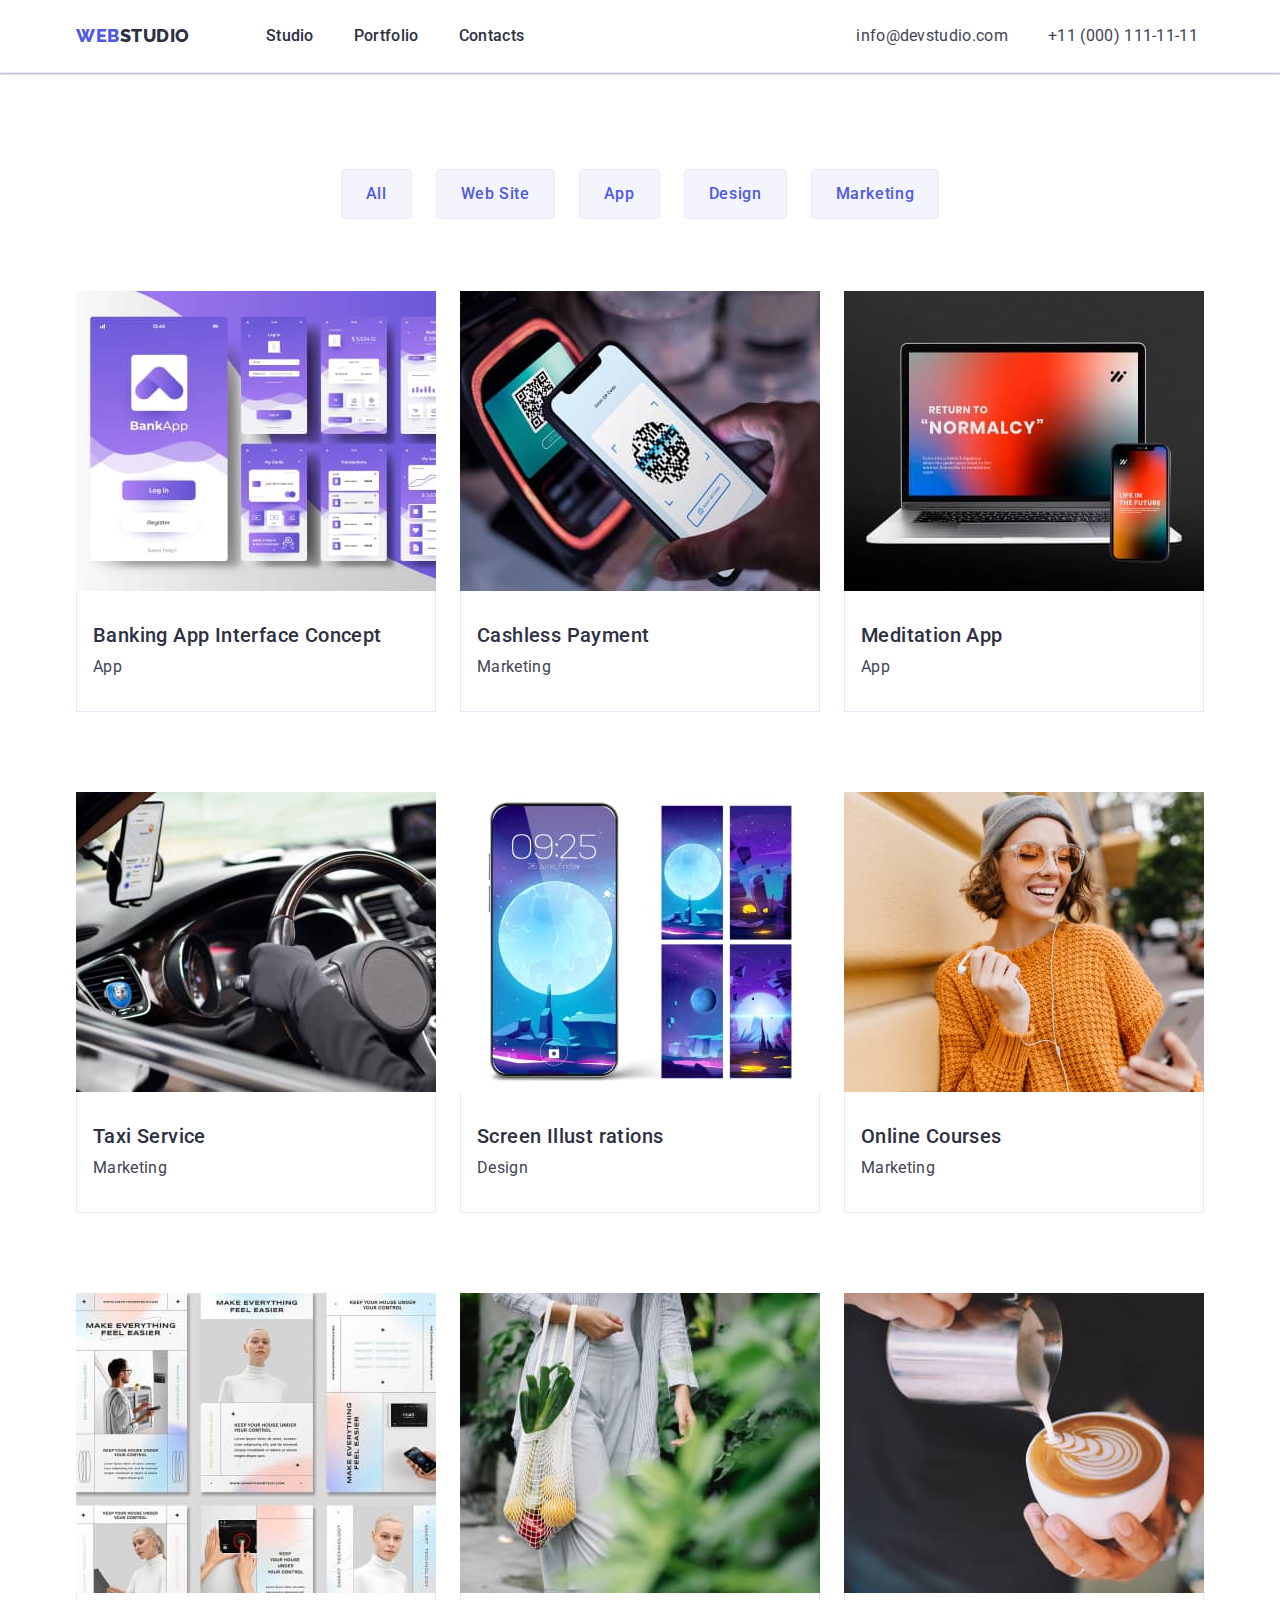
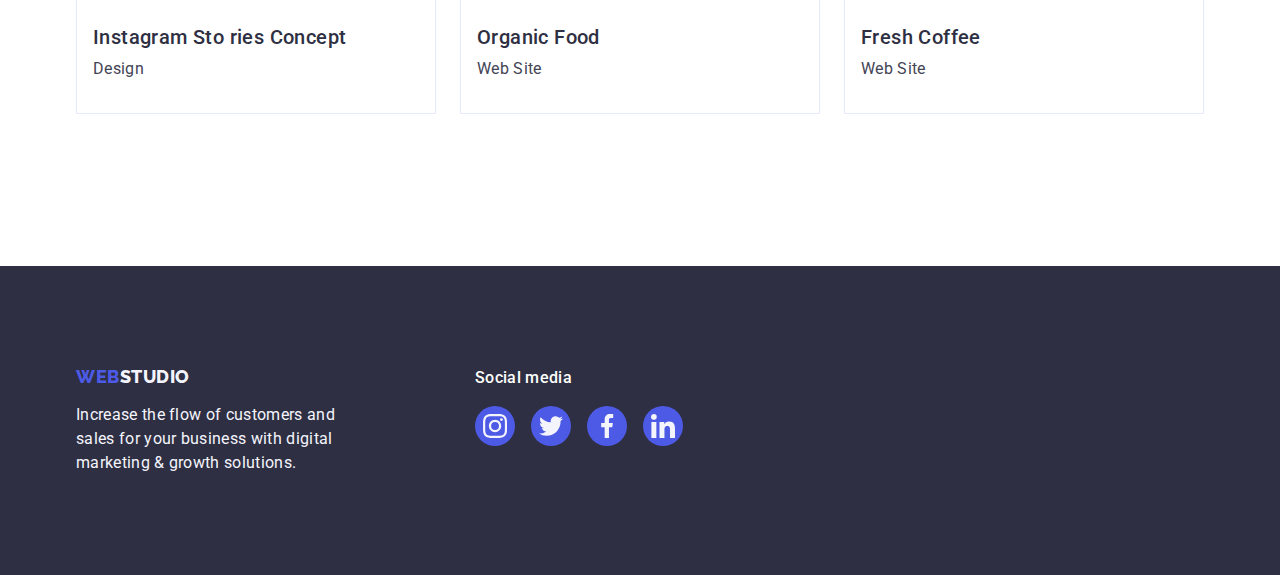
==== commit 29a22294: "Update 24.10" ====
--- a/portfolio.html
+++ b/portfolio.html
@@ -134,34 +134,34 @@
             <div class="foo-container">
                 <a class="logo foo-block" href="./index.html">Web<span class="link-foo">Studio</span></a>
                 <p class="paragraph-foo">Increase the flow of customers and sales for your business with digital marketing &
-                growth solutions.</p>
+                    growth solutions.</p>
             </div>
             <div class="container foo-socials">
                 <p class="social-media">Social media</p>
                 <ul class="list foo-social-list">
                     <li class="social-item">
-                        <a class="team-links" href="#">
+                        <a class="foo-team-links" href="#">
                             <svg class="foo-icon" width="24" height="24">
                                 <use href="./images/icons.svg#icon-instagram-2"></use>
                             </svg>
                         </a>
                     </li>
                     <li class="social-item">
-                        <a class="team-links" href="#">
+                        <a class="foo-team-links" href="#">
                             <svg class="foo-icon" width="24" height="24">
                                 <use href="./images/icons.svg#icon-twitter-1"></use>
                             </svg>
                         </a>
                     </li>
                     <li class="social-item">
-                        <a class="team-links" href="#">
+                        <a class="foo-team-links" href="#">
                             <svg class="foo-icon" width="24" height="24">
                                 <use href="./images/icons.svg#icon-facebook-1"></use>
                             </svg>
                         </a>
                     </li>
                     <li class="social-item">
-                        <a class="team-links" href="#">
+                        <a class="foo-team-links" href="#">
                             <svg class="foo-icon" width="24" height="24">
                                 <use href="./images/icons.svg#icon-linkedin-1"></use>
                             </svg>
--- a/css/styles.css
+++ b/css/styles.css
@@ -243,6 +243,7 @@
     background-color: #FFFFFF;
     width:calc((100%-72px)/4);
     border-radius:0px 0px 4px 4px;
+    box-shadow: 0px 1px 6px rgba(46, 47, 66, 0.08), 0px 1px 1px rgba(46, 47, 66, 0.16), 0px 2px 1px rgba(46, 47, 66, 0.08);
 }
 
 .paragraph-foo {
@@ -372,7 +373,6 @@
     display:inline;
     height: 40px;
     width: 40px;
-    box-shadow: 0px 1px 6px rgba(46, 47, 66, 0.08), 0px 1px 1px rgba(46, 47, 66, 0.16), 0px 2px 1px rgba(46, 47, 66, 0.08);
 }
 
 .team-links {
@@ -385,6 +385,23 @@
     background-color: var(--iris);
     border-radius:50%;
     gap: 24px;
+}
+
+.foo-team-links {
+    display: flex;
+    width: 100%;
+    height: 100%;
+    align-items: center;
+    justify-content: center;
+    color: var(--cloud);
+    background-color: var(--iris);
+    border-radius: 50%;
+    gap: 24px;
+}
+
+.foo-team-links:hover,
+.foo-team-links:focus {
+    background-color: #31d0aa;
 }
 
 .team-links:hover,
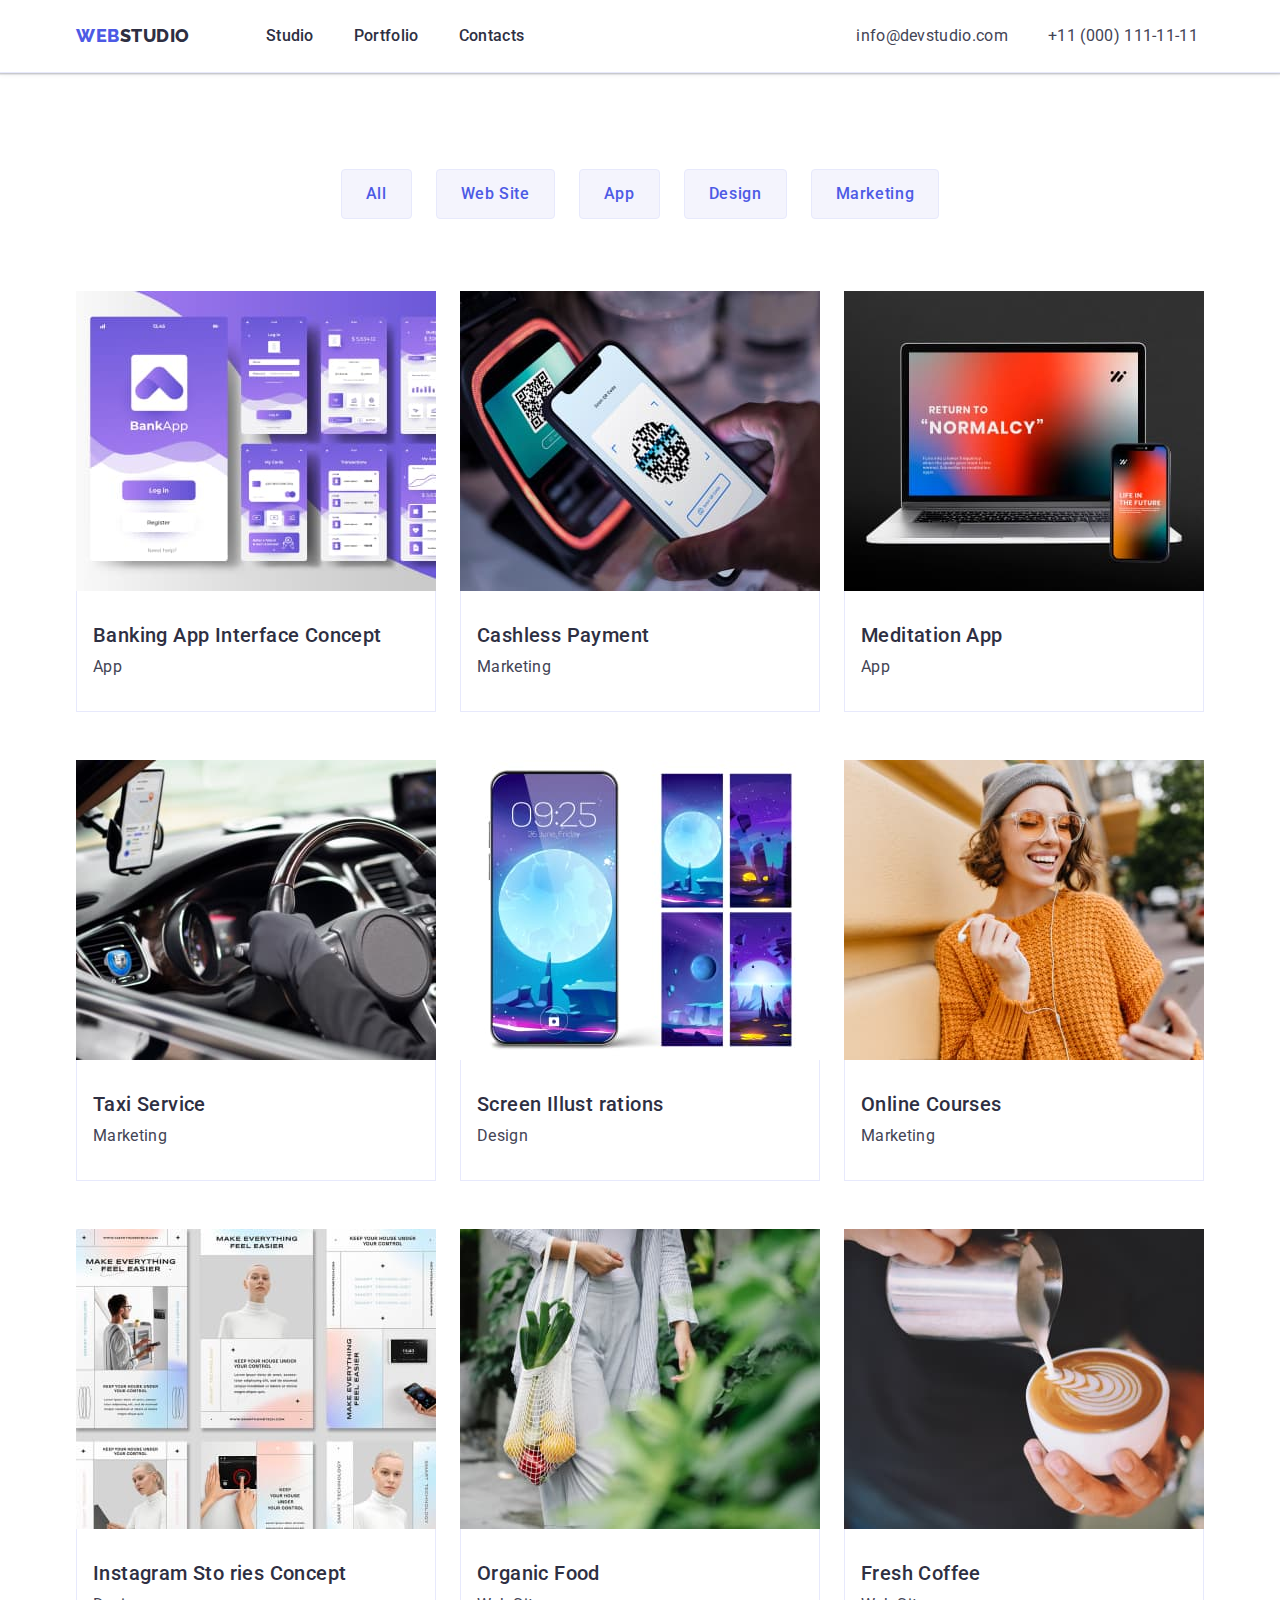
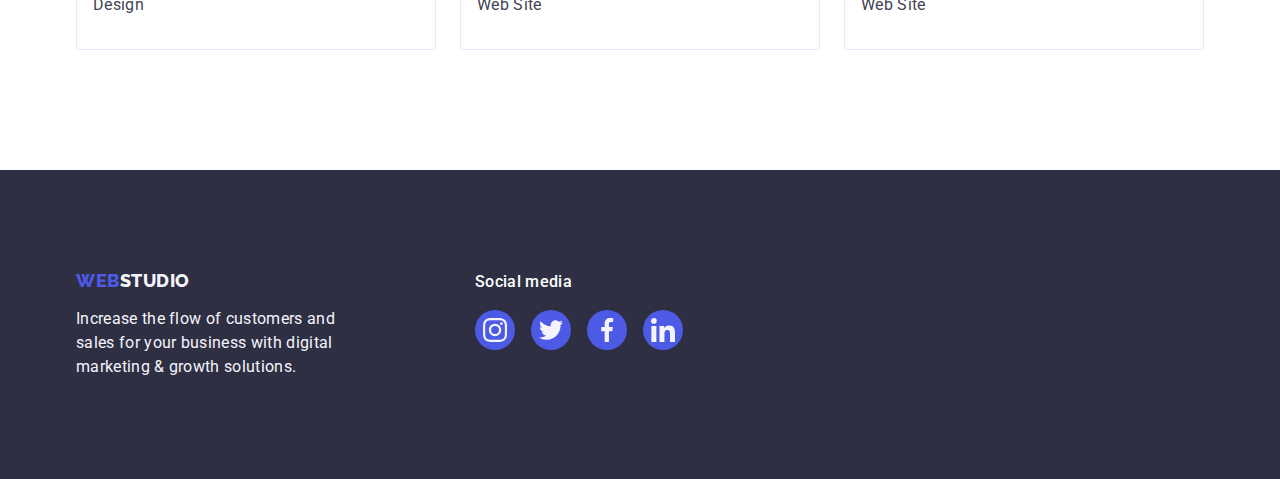
==== commit 215f7f79: "Update 26.10" ====
--- a/portfolio.html
+++ b/portfolio.html
@@ -45,7 +45,7 @@
                 </ul>
                 <ul class="list portfolio-list">
                     <li class="portfolio-elements">
-                        <a class="link link-port" href="">
+                        <a class="link-port" href="">
                         <img class="img" src="./images/FEBankingApp.jpg" width="360" height="300" alt="Concept of banking app interface">
                         <div class="desc-portfolio-element">
                             <h2 class="works-header">Banking App Interface Concept</h2>
@@ -54,7 +54,7 @@
                         </a>
                     </li>
                     <li class="portfolio-elements">
-                        <a class="link link-port" href="">
+                        <a class="link-port" href="">
                         <img class="img" src="./images/cashlessPayment.jpg" width="360" height="300" alt="Payment with phone">
                         <div class="desc-portfolio-element">
                             <h2 class="works-header">Cashless Payment</h2>
@@ -63,7 +63,7 @@
                         </a>
                     </li>
                     <li class="portfolio-elements">
-                        <a class="link link-port" href="">
+                        <a class="link-port" href="">
                         <img class="img" src="./images/mediationApp.jpg" width="360" height="300" alt="Laptop and phone with Mediation App">
                         <div class="desc-portfolio-element">
                             <h2 class="works-header">Meditation App</h2>
@@ -72,7 +72,7 @@
                         </a>
                     </li>
                     <li class="portfolio-elements">
-                        <a class="link link-port" href="">
+                        <a class="link-port" href="">
                         <img class="img" src="./images/taxiService.jpg" width="360" height="300" alt="Close-up of the car interior">
                         <div class="desc-portfolio-element">
                             <h2 class="works-header">Taxi Service</h2>
@@ -81,7 +81,7 @@
                         </a>
                     </li>
                     <li class="portfolio-elements">
-                        <a class="link link-port" href="">
+                        <a class="link-port" href="">
                         <img class="img" src="./images/screenIllustration.jpg" width="360" height="300" alt="Various pictures on the phone display">
                         <div class="desc-portfolio-element">
                             <h2 class="works-header">Screen Illust  rations</h2>
@@ -90,7 +90,7 @@
                         </a>
                     </li>
                     <li class="portfolio-elements">
-                        <a class="link link-port" href="">
+                        <a class="link-port" href="">
                         <img class="img" src="./images/onlineCourse.jpg" width="360" height="300" alt="Girl in an orange sweater with a phone">
                         <div class="desc-portfolio-element">
                             <h2 class="works-header">Online Courses</h2>
@@ -99,7 +99,7 @@
                         </a>
                     </li>
                     <li class="portfolio-elements">
-                        <a class="link link-port" href="">
+                        <a class="link-port" href="">
                         <img class="img" src="./images/storiesConcept.jpg" width="360" height="300" alt="Concept of instagram stories">
                         <div class="desc-portfolio-element">
                             <h2 class="works-header">Instagram Sto  ries Concept</h2>
@@ -108,7 +108,7 @@
                         </a>
                     </li>
                     <li class="portfolio-elements">
-                        <a class="link link-port" href="">
+                        <a class="link-port" href="">
                         <img class="img" src="./images/organicFood.jpg" width="360" height="300" alt="Carrying a bag with vegetables">
                         <div class="desc-portfolio-element">
                             <h2 class="works-header">Organic Food</h2>
@@ -117,7 +117,7 @@
                         </a>
                     </li>
                     <li class="portfolio-elements">
-                        <a class="link link-port" href="">
+                        <a class="link-port" href="">
                         <img class="img" src="./images/freshCoffee.jpg" width="360" height="300" alt="Cup with coffee and milk pattern">
                         <div class="desc-portfolio-element">
                             <h2 class="works-header">Fresh Coffee</h2>
--- a/css/styles.css
+++ b/css/styles.css
@@ -91,8 +91,9 @@
 }
 
 .link-port {
-    padding: 0 0 32px 0;
     display:block;
+    color: #2E2F42;
+    text-decoration: none;
 }
 
 .link-port:hover,
@@ -173,6 +174,7 @@
     max-width: 1440px;
     background-repeat: no-repeat;
     background-position: center;
+    margin:auto auto;
 }
 
 .header-third {
@@ -310,7 +312,6 @@
     background-color: var(--white);
     box-shadow: 0px 1px 6px rgba(46, 47, 66, 0.08), 0px 1px 1px rgba(46, 47, 66, 0.16), 0px 2px 1px rgba(46, 47, 66, 0.08);
     display: inline-flex;
-    padding-bottom: 0px;
     flex-direction: column;
     justify-content: center;
     align-items: center;
@@ -424,15 +425,11 @@
 
 .custom-item {
     display:block;
-    width: 104px;
-    height: 56px;
     align-items: center;
     justify-content: center;
     box-sizing: border-box;
     flex-shrink: 0;
     border-radius: 4px;
-    border: 1px solid #8E8F99;
-    gap:24px;
     fill:currentColor;
 }
 
@@ -454,7 +451,7 @@
 .custom-link:hover,
 .custom-link:focus {
     border-color: #404bbf;
-    color: #404bbf;
+    fill: #404bbf;
 
 }
 
